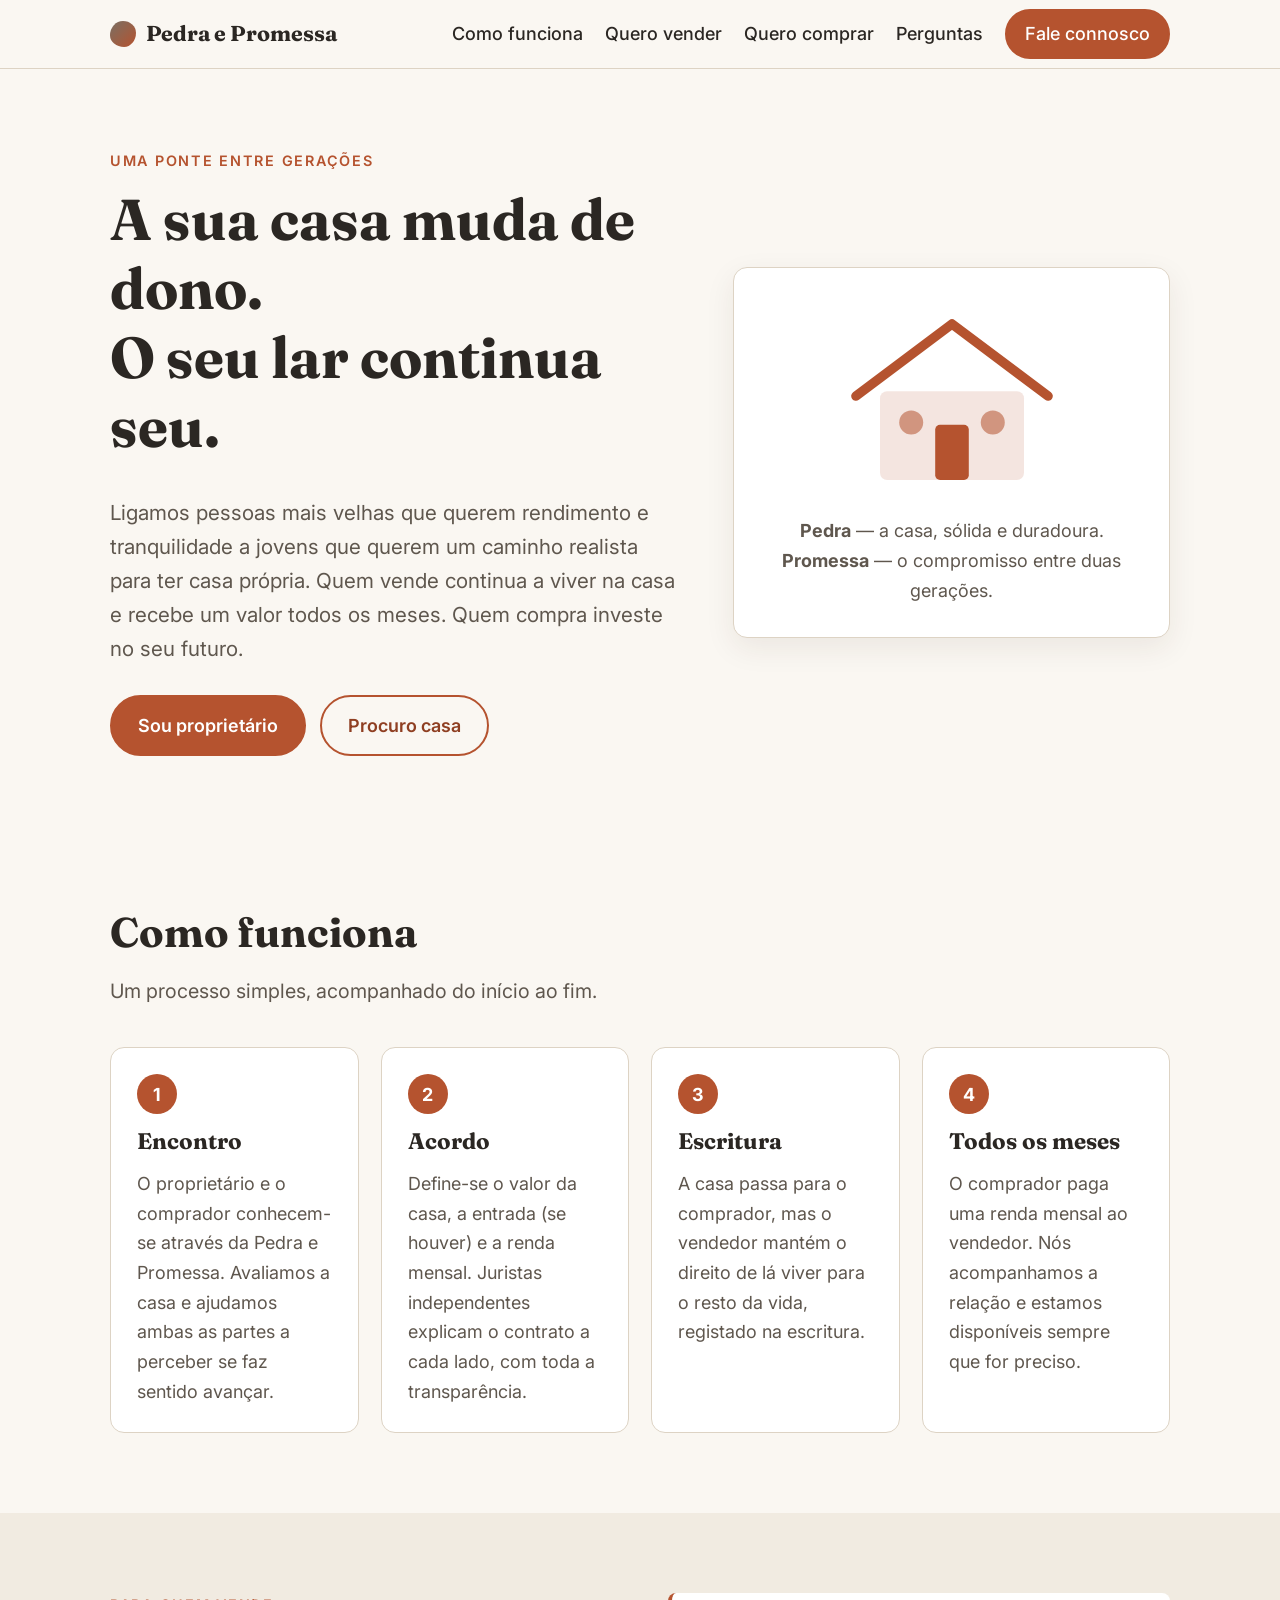
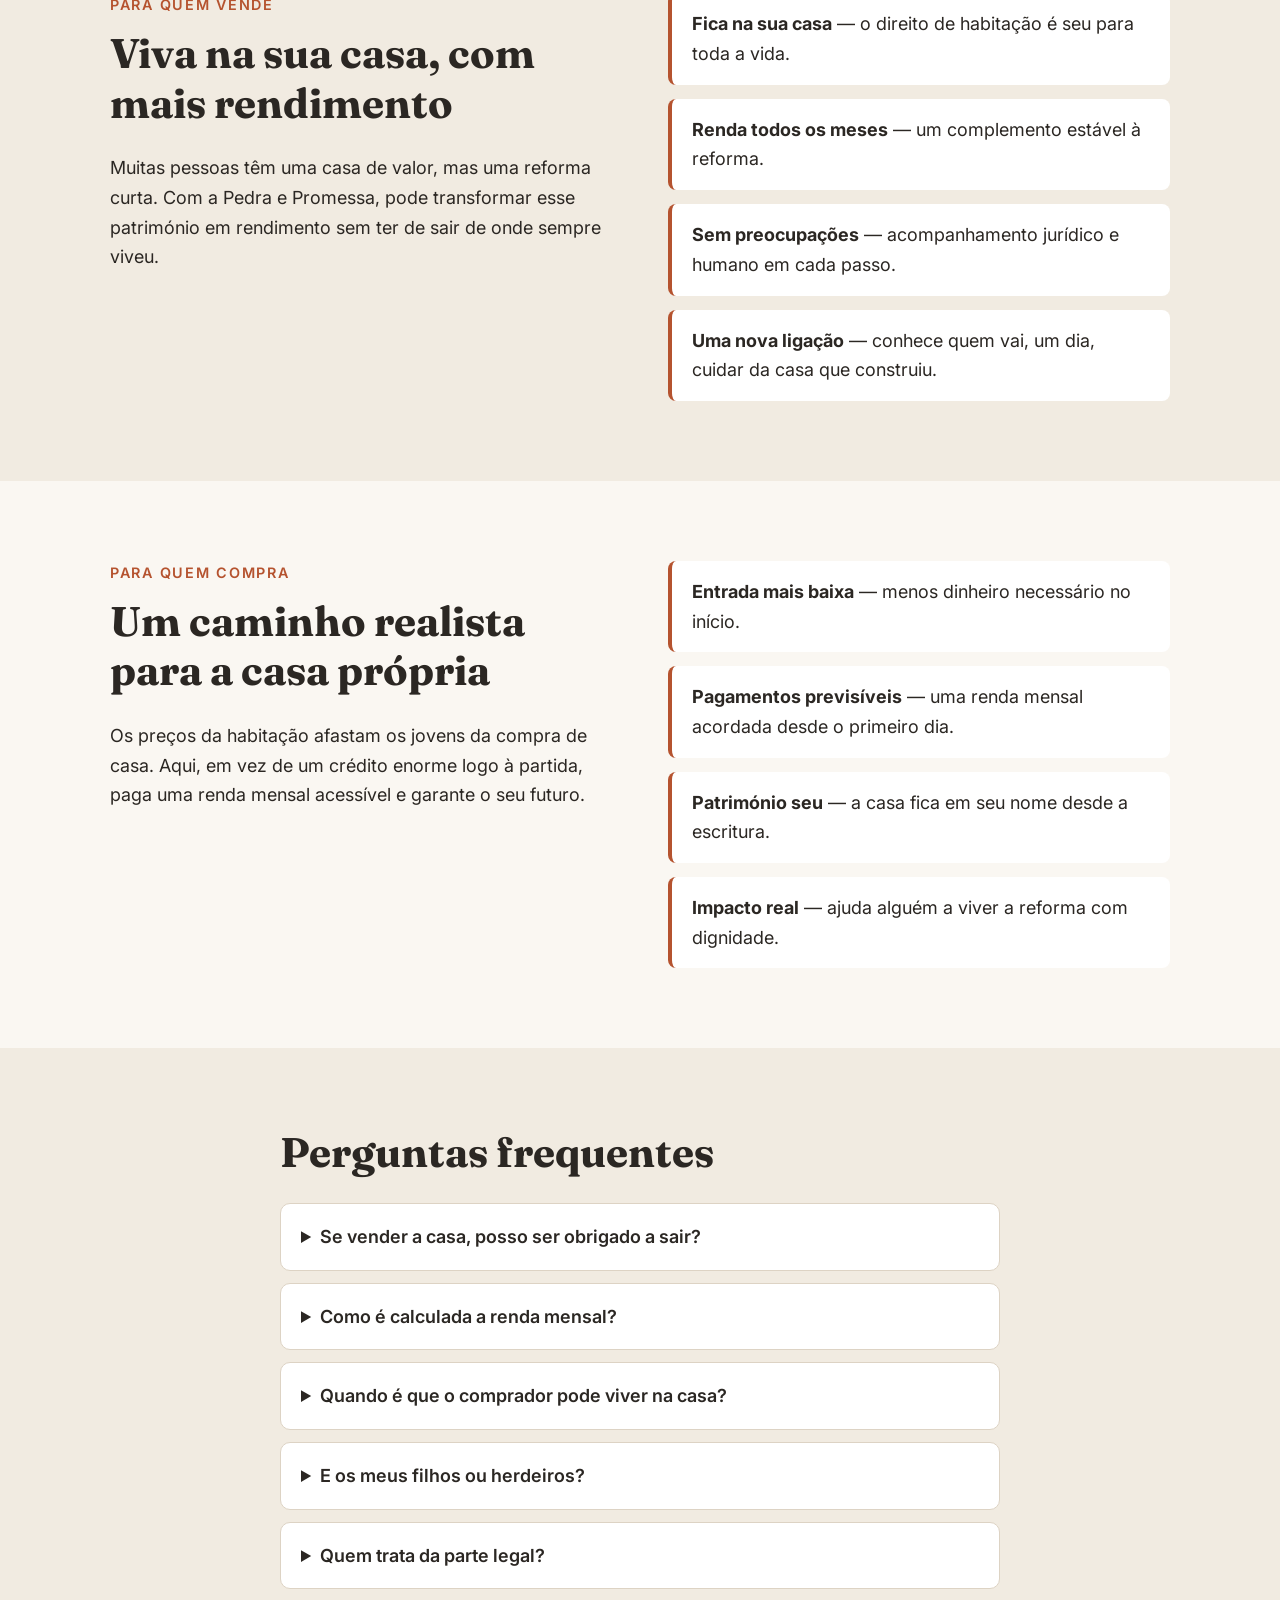
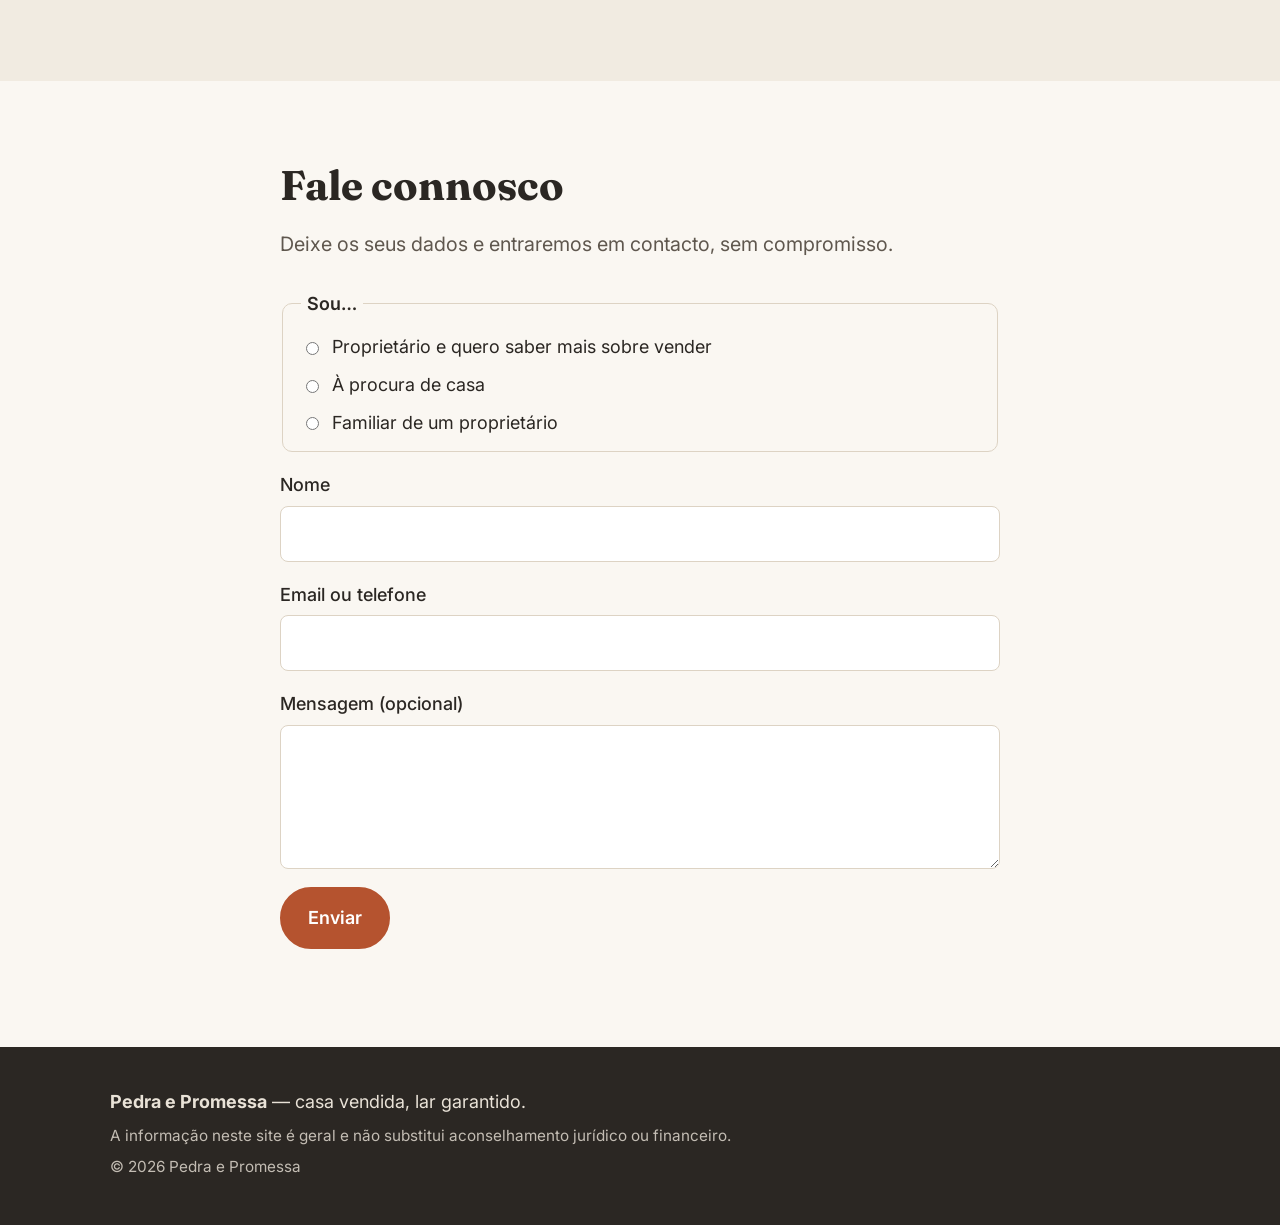
==== index.html @ d90ffbcb "Add first version of the Pedra e Promessa website Single-page static site (pt-PT): hero, how it work" ====
<!doctype html>
<html lang="pt-PT">
<head>
  <meta charset="utf-8">
  <meta name="viewport" content="width=device-width, initial-scale=1">
  <title>Pedra e Promessa — Casa vendida, lar garantido</title>
  <meta name="description" content="Pedra e Promessa liga gerações: pessoas mais velhas vendem a casa a jovens, mantêm o direito de lá viver e recebem uma renda mensal.">
  <link rel="preconnect" href="https://fonts.googleapis.com">
  <link rel="preconnect" href="https://fonts.gstatic.com" crossorigin>
  <link href="https://fonts.googleapis.com/css2?family=Fraunces:opsz,wght@9..144,500;9..144,700&family=Inter:wght@400;500;600&display=swap" rel="stylesheet">
  <link rel="stylesheet" href="styles.css">
</head>
<body>
  <a class="skip-link" href="#conteudo">Saltar para o conteúdo</a>

  <header class="site-header">
    <div class="container header-inner">
      <a href="#" class="logo" aria-label="Pedra e Promessa — início">
        <span class="logo-mark" aria-hidden="true"></span>
        Pedra e Promessa
      </a>
      <button class="nav-toggle" aria-expanded="false" aria-controls="nav">Menu</button>
      <nav id="nav" class="site-nav">
        <a href="#como-funciona">Como funciona</a>
        <a href="#vender">Quero vender</a>
        <a href="#comprar">Quero comprar</a>
        <a href="#perguntas">Perguntas</a>
        <a href="#contacto" class="btn btn-small">Fale connosco</a>
      </nav>
    </div>
  </header>

  <main id="conteudo">
    <section class="hero">
      <div class="container hero-inner">
        <div>
          <p class="eyebrow">Uma ponte entre gerações</p>
          <h1>A sua casa muda de dono.<br>O seu lar continua seu.</h1>
          <p class="lead">
            Ligamos pessoas mais velhas que querem rendimento e tranquilidade a jovens
            que querem um caminho realista para ter casa própria. Quem vende continua a
            viver na casa e recebe um valor todos os meses. Quem compra investe no seu futuro.
          </p>
          <div class="hero-actions">
            <a href="#vender" class="btn">Sou proprietário</a>
            <a href="#comprar" class="btn btn-outline">Procuro casa</a>
          </div>
        </div>
        <figure class="hero-card" aria-hidden="true">
          <div class="hero-house">
            <svg viewBox="0 0 200 160" role="img">
              <path d="M20 80 L100 20 L180 80" fill="none" stroke="currentColor" stroke-width="8" stroke-linejoin="round" stroke-linecap="round"/>
              <rect x="40" y="76" width="120" height="74" rx="6" fill="currentColor" opacity=".15"/>
              <rect x="86" y="104" width="28" height="46" rx="4" fill="currentColor"/>
              <circle cx="66" cy="102" r="10" fill="currentColor" opacity=".55"/>
              <circle cx="134" cy="102" r="10" fill="currentColor" opacity=".55"/>
            </svg>
          </div>
          <p><strong>Pedra</strong> — a casa, sólida e duradoura.<br><strong>Promessa</strong> — o compromisso entre duas gerações.</p>
        </figure>
      </div>
    </section>

    <section id="como-funciona" class="section">
      <div class="container">
        <h2>Como funciona</h2>
        <p class="section-lead">Um processo simples, acompanhado do início ao fim.</p>
        <ol class="steps">
          <li>
            <span class="step-num">1</span>
            <h3>Encontro</h3>
            <p>O proprietário e o comprador conhecem-se através da Pedra e Promessa. Avaliamos a casa e ajudamos ambas as partes a perceber se faz sentido avançar.</p>
          </li>
          <li>
            <span class="step-num">2</span>
            <h3>Acordo</h3>
            <p>Define-se o valor da casa, a entrada (se houver) e a renda mensal. Juristas independentes explicam o contrato a cada lado, com toda a transparência.</p>
          </li>
          <li>
            <span class="step-num">3</span>
            <h3>Escritura</h3>
            <p>A casa passa para o comprador, mas o vendedor mantém o direito de lá viver para o resto da vida, registado na escritura.</p>
          </li>
          <li>
            <span class="step-num">4</span>
            <h3>Todos os meses</h3>
            <p>O comprador paga uma renda mensal ao vendedor. Nós acompanhamos a relação e estamos disponíveis sempre que for preciso.</p>
          </li>
        </ol>
      </div>
    </section>

    <section id="vender" class="section section-alt">
      <div class="container split">
        <div>
          <p class="eyebrow">Para quem vende</p>
          <h2>Viva na sua casa, com mais rendimento</h2>
          <p>Muitas pessoas têm uma casa de valor, mas uma reforma curta. Com a Pedra e Promessa, pode transformar esse património em rendimento sem ter de sair de onde sempre viveu.</p>
        </div>
        <ul class="benefits">
          <li><strong>Fica na sua casa</strong> — o direito de habitação é seu para toda a vida.</li>
          <li><strong>Renda todos os meses</strong> — um complemento estável à reforma.</li>
          <li><strong>Sem preocupações</strong> — acompanhamento jurídico e humano em cada passo.</li>
          <li><strong>Uma nova ligação</strong> — conhece quem vai, um dia, cuidar da casa que construiu.</li>
        </ul>
      </div>
    </section>

    <section id="comprar" class="section">
      <div class="container split">
        <div>
          <p class="eyebrow">Para quem compra</p>
          <h2>Um caminho realista para a casa própria</h2>
          <p>Os preços da habitação afastam os jovens da compra de casa. Aqui, em vez de um crédito enorme logo à partida, paga uma renda mensal acessível e garante o seu futuro.</p>
        </div>
        <ul class="benefits">
          <li><strong>Entrada mais baixa</strong> — menos dinheiro necessário no início.</li>
          <li><strong>Pagamentos previsíveis</strong> — uma renda mensal acordada desde o primeiro dia.</li>
          <li><strong>Património seu</strong> — a casa fica em seu nome desde a escritura.</li>
          <li><strong>Impacto real</strong> — ajuda alguém a viver a reforma com dignidade.</li>
        </ul>
      </div>
    </section>

    <section id="perguntas" class="section section-alt">
      <div class="container narrow">
        <h2>Perguntas frequentes</h2>
        <details>
          <summary>Se vender a casa, posso ser obrigado a sair?</summary>
          <p>Não. O direito de continuar a viver na casa fica registado na escritura e acompanha o imóvel, mesmo que este volte a ser vendido.</p>
        </details>
        <details>
          <summary>Como é calculada a renda mensal?</summary>
          <p>Depende do valor da casa, da idade do vendedor e da entrada paga. Fazemos uma proposta com base numa avaliação independente, e ambas as partes podem negociar.</p>
        </details>
        <details>
          <summary>Quando é que o comprador pode viver na casa?</summary>
          <p>Quando o vendedor deixar de lá viver — por escolha própria ou após o seu falecimento. Até lá, a casa continua a ser o lar do vendedor.</p>
        </details>
        <details>
          <summary>E os meus filhos ou herdeiros?</summary>
          <p>Recomendamos que a família participe na conversa desde o início. A decisão é sempre do proprietário, mas a transparência evita conflitos futuros.</p>
        </details>
        <details>
          <summary>Quem trata da parte legal?</summary>
          <p>Trabalhamos com advogados e notários independentes. Cada parte recebe aconselhamento próprio antes de assinar.</p>
        </details>
      </div>
    </section>

    <section id="contacto" class="section">
      <div class="container narrow">
        <h2>Fale connosco</h2>
        <p class="section-lead">Deixe os seus dados e entraremos em contacto, sem compromisso.</p>
        <form class="contact-form" id="contact-form" novalidate>
          <fieldset class="role">
            <legend>Sou…</legend>
            <label><input type="radio" name="perfil" value="vender" required> Proprietário e quero saber mais sobre vender</label>
            <label><input type="radio" name="perfil" value="comprar"> À procura de casa</label>
            <label><input type="radio" name="perfil" value="familiar"> Familiar de um proprietário</label>
          </fieldset>
          <label>Nome
            <input type="text" name="nome" autocomplete="name" required>
          </label>
          <label>Email ou telefone
            <input type="text" name="contacto" autocomplete="email" required>
          </label>
          <label>Mensagem (opcional)
            <textarea name="mensagem" rows="4"></textarea>
          </label>
          <button type="submit" class="btn">Enviar</button>
          <p class="form-status" role="status" aria-live="polite"></p>
        </form>
      </div>
    </section>
  </main>

  <footer class="site-footer">
    <div class="container">
      <p><strong>Pedra e Promessa</strong> — casa vendida, lar garantido.</p>
      <p class="small">A informação neste site é geral e não substitui aconselhamento jurídico ou financeiro.</p>
      <p class="small">© <span id="year"></span> Pedra e Promessa</p>
    </div>
  </footer>

  <script src="script.js"></script>
</body>
</html>
---- styles.css ----
:root {
  --bg: #faf7f2;
  --bg-alt: #f1ebe1;
  --surface: #ffffff;
  --text: #2b2723;
  --muted: #5f574e;
  --stone: #7a6f63;
  --accent: #b5532f;       /* terracotta */
  --accent-dark: #8f3f22;
  --border: #ddd3c4;
  --radius: 14px;
  --max: 1100px;
  font-size: 18px;         /* larger base for readability */
}

*, *::before, *::after { box-sizing: border-box; }

body {
  margin: 0;
  font-family: "Inter", system-ui, sans-serif;
  line-height: 1.65;
  color: var(--text);
  background: var(--bg);
}

h1, h2, h3 {
  font-family: "Fraunces", Georgia, serif;
  line-height: 1.2;
  margin: 0 0 .6em;
}
h1 { font-size: clamp(2rem, 5vw, 3.2rem); }
h2 { font-size: clamp(1.6rem, 3.5vw, 2.3rem); }
h3 { font-size: 1.25rem; }

a { color: var(--accent-dark); }

.container { width: 100%; max-width: var(--max); margin: 0 auto; padding: 0 20px; }
.narrow { max-width: 760px; }

.skip-link {
  position: absolute; left: -9999px; top: 0;
  background: var(--accent); color: #fff; padding: 8px 14px; z-index: 100;
}
.skip-link:focus { left: 8px; top: 8px; }

/* Header */
.site-header {
  position: sticky; top: 0; z-index: 10;
  background: color-mix(in srgb, var(--bg) 92%, transparent);
  backdrop-filter: blur(6px);
  border-bottom: 1px solid var(--border);
}
.header-inner { display: flex; align-items: center; justify-content: space-between; min-height: 68px; gap: 16px; }
.logo {
  display: flex; align-items: center; gap: 10px;
  font-family: "Fraunces", Georgia, serif; font-weight: 700; font-size: 1.2rem;
  color: var(--text); text-decoration: none;
}
.logo-mark {
  width: 26px; height: 26px; border-radius: 50% 50% 46% 54% / 55% 45% 55% 45%;
  background: linear-gradient(135deg, var(--stone), var(--accent));
}
.site-nav { display: flex; align-items: center; gap: 22px; }
.site-nav a { text-decoration: none; color: var(--text); font-weight: 500; }
.site-nav a:hover { color: var(--accent); }
.nav-toggle { display: none; }

/* Buttons */
.btn {
  display: inline-block;
  background: var(--accent); color: #fff !important;
  padding: 14px 26px; border-radius: 999px; border: 2px solid var(--accent);
  font: inherit; font-weight: 600; text-decoration: none; cursor: pointer;
  transition: background .15s, border-color .15s;
}
.btn:hover { background: var(--accent-dark); border-color: var(--accent-dark); }
.btn-outline { background: transparent; color: var(--accent-dark) !important; }
.btn-outline:hover { background: var(--accent); color: #fff !important; }
.btn-small { padding: 8px 18px; }

:focus-visible { outline: 3px solid var(--accent); outline-offset: 3px; }

/* Hero */
.hero { padding: 80px 0 72px; }
.hero-inner { display: grid; grid-template-columns: 1.3fr 1fr; gap: 56px; align-items: center; }
.eyebrow {
  text-transform: uppercase; letter-spacing: .12em; font-size: .8rem;
  font-weight: 600; color: var(--accent); margin: 0 0 12px;
}
.lead { font-size: 1.15rem; color: var(--muted); max-width: 38em; }
.hero-actions { display: flex; flex-wrap: wrap; gap: 14px; margin-top: 28px; }
.hero-card {
  margin: 0; background: var(--surface); border: 1px solid var(--border);
  border-radius: var(--radius); padding: 32px; box-shadow: 0 10px 30px rgba(60, 40, 20, .08);
}
.hero-house { color: var(--accent); max-width: 240px; margin: 0 auto 16px; }
.hero-card p { margin: 0; color: var(--muted); text-align: center; }

/* Sections */
.section { padding: 80px 0; }
.section-alt { background: var(--bg-alt); }
.section-lead { color: var(--muted); font-size: 1.1rem; margin-top: -8px; }

.steps {
  list-style: none; padding: 0; margin: 40px 0 0;
  display: grid; grid-template-columns: repeat(4, 1fr); gap: 22px;
}
.steps li {
  background: var(--surface); border: 1px solid var(--border);
  border-radius: var(--radius); padding: 26px;
}
.steps p { margin: 0; color: var(--muted); }
.step-num {
  display: inline-grid; place-items: center; width: 40px; height: 40px;
  border-radius: 50%; background: var(--accent); color: #fff; font-weight: 700;
  margin-bottom: 14px;
}

.split { display: grid; grid-template-columns: 1fr 1fr; gap: 56px; align-items: start; }
.benefits { list-style: none; padding: 0; margin: 0; display: grid; gap: 14px; }
.benefits li {
  background: var(--surface); border-left: 4px solid var(--accent);
  border-radius: 8px; padding: 16px 20px;
}

/* FAQ */
details {
  background: var(--surface); border: 1px solid var(--border);
  border-radius: 10px; padding: 4px 20px; margin-bottom: 12px;
}
summary { cursor: pointer; font-weight: 600; padding: 14px 0; }
details p { margin: 0 0 16px; color: var(--muted); }

/* Form */
.contact-form { display: grid; gap: 18px; margin-top: 28px; }
.contact-form label { display: grid; gap: 6px; font-weight: 500; }
.contact-form input[type="text"], .contact-form textarea {
  font: inherit; padding: 12px 14px; border: 1px solid var(--border);
  border-radius: 8px; background: var(--surface); color: var(--text);
}
.role { border: 1px solid var(--border); border-radius: 10px; padding: 14px 18px; display: grid; gap: 8px; }
.role legend { font-weight: 600; padding: 0 6px; }
.role label { display: flex; gap: 10px; align-items: center; font-weight: 400; }
.contact-form .btn { justify-self: start; }
.form-status { margin: 0; font-weight: 500; }
.form-status.error { color: #a32020; }
.form-status.ok { color: #2f6b3a; }

/* Footer */
.site-footer { background: #2b2723; color: #e9e2d7; padding: 40px 0; }
.site-footer p { margin: 0 0 6px; }
.small { font-size: .85rem; opacity: .8; }

/* Responsive */
@media (max-width: 900px) {
  .steps { grid-template-columns: 1fr 1fr; }
  .hero-inner, .split { grid-template-columns: 1fr; gap: 32px; }
}
@media (max-width: 720px) {
  .nav-toggle {
    display: block; font: inherit; font-weight: 600; background: none;
    border: 2px solid var(--border); border-radius: 8px; padding: 6px 14px; cursor: pointer; color: var(--text);
  }
  .site-nav {
    display: none; position: absolute; top: 68px; left: 0; right: 0;
    flex-direction: column; align-items: stretch; gap: 0;
    background: var(--bg); border-bottom: 1px solid var(--border); padding: 8px 20px 16px;
  }
  .site-nav.open { display: flex; }
  .site-nav a { padding: 12px 0; }
  .site-nav .btn { text-align: center; margin-top: 8px; }
  .steps { grid-template-columns: 1fr; }
  .hero, .section { padding: 56px 0; }
}
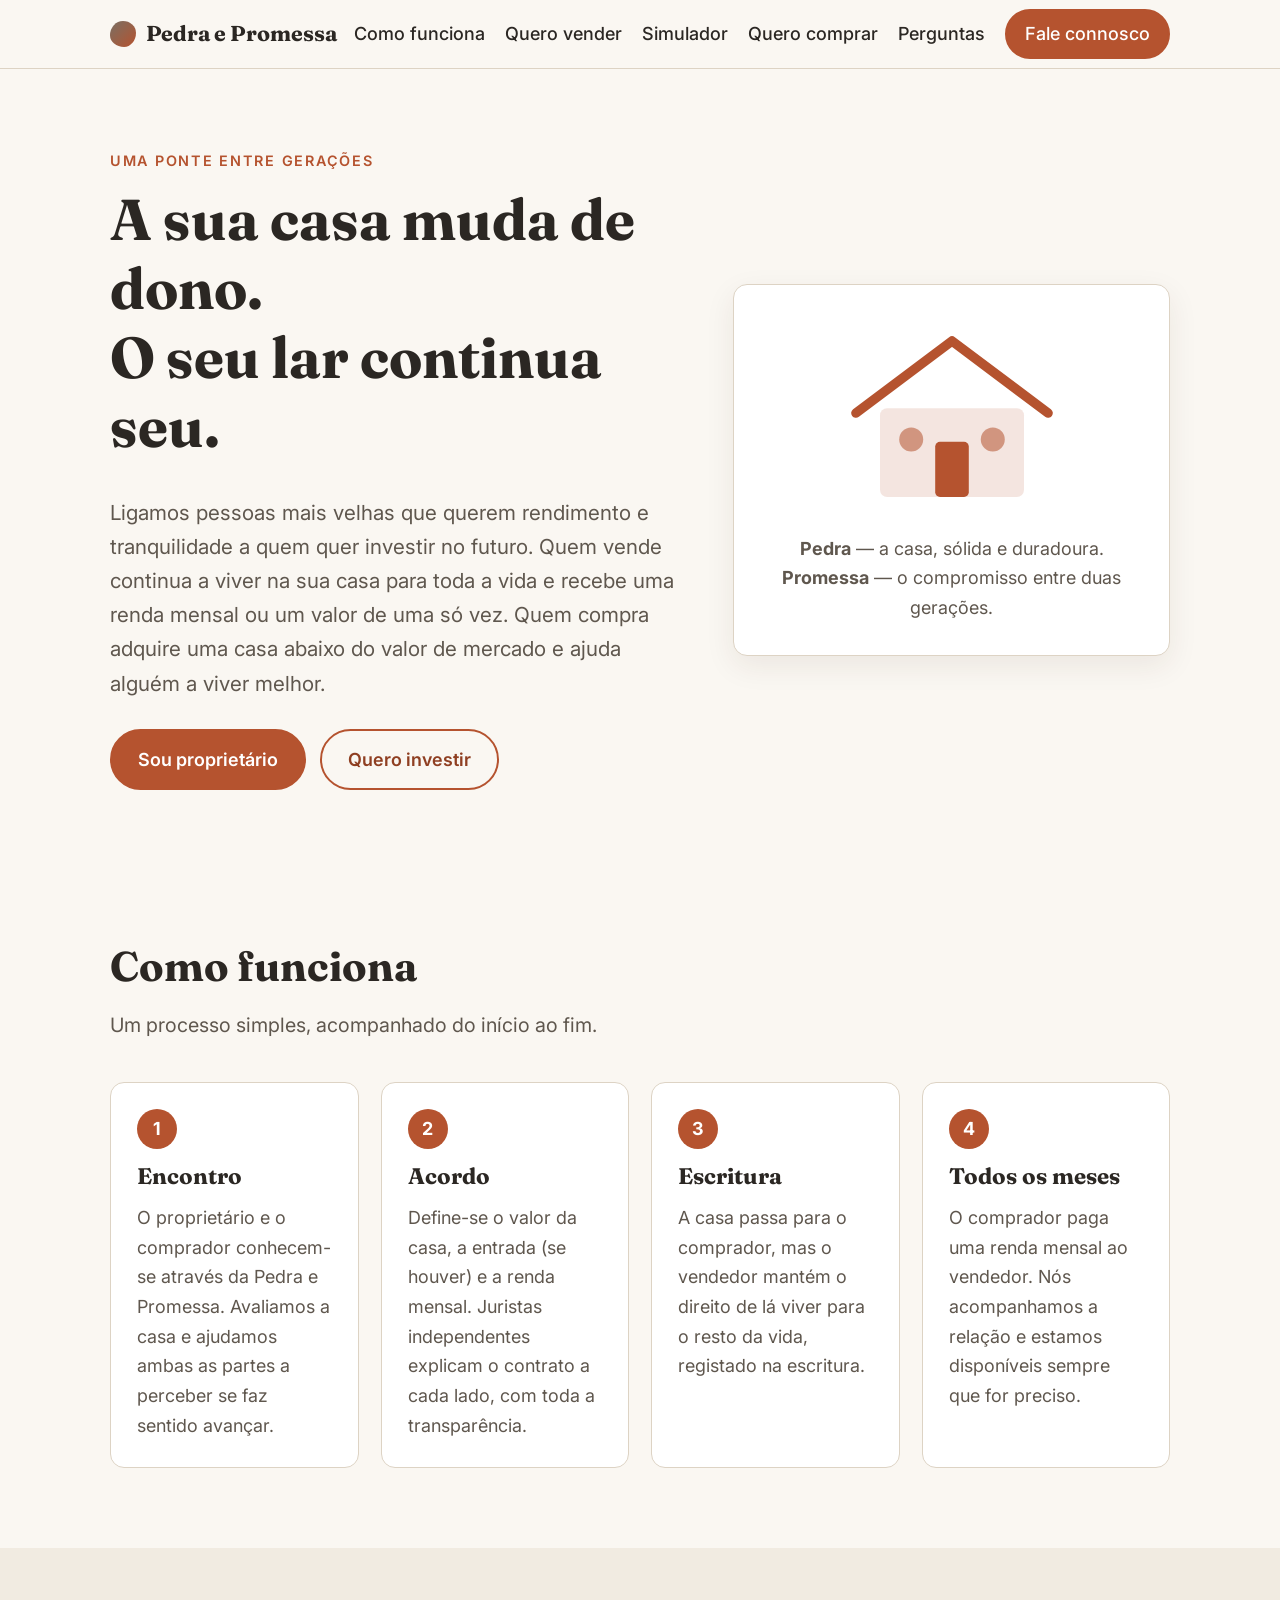
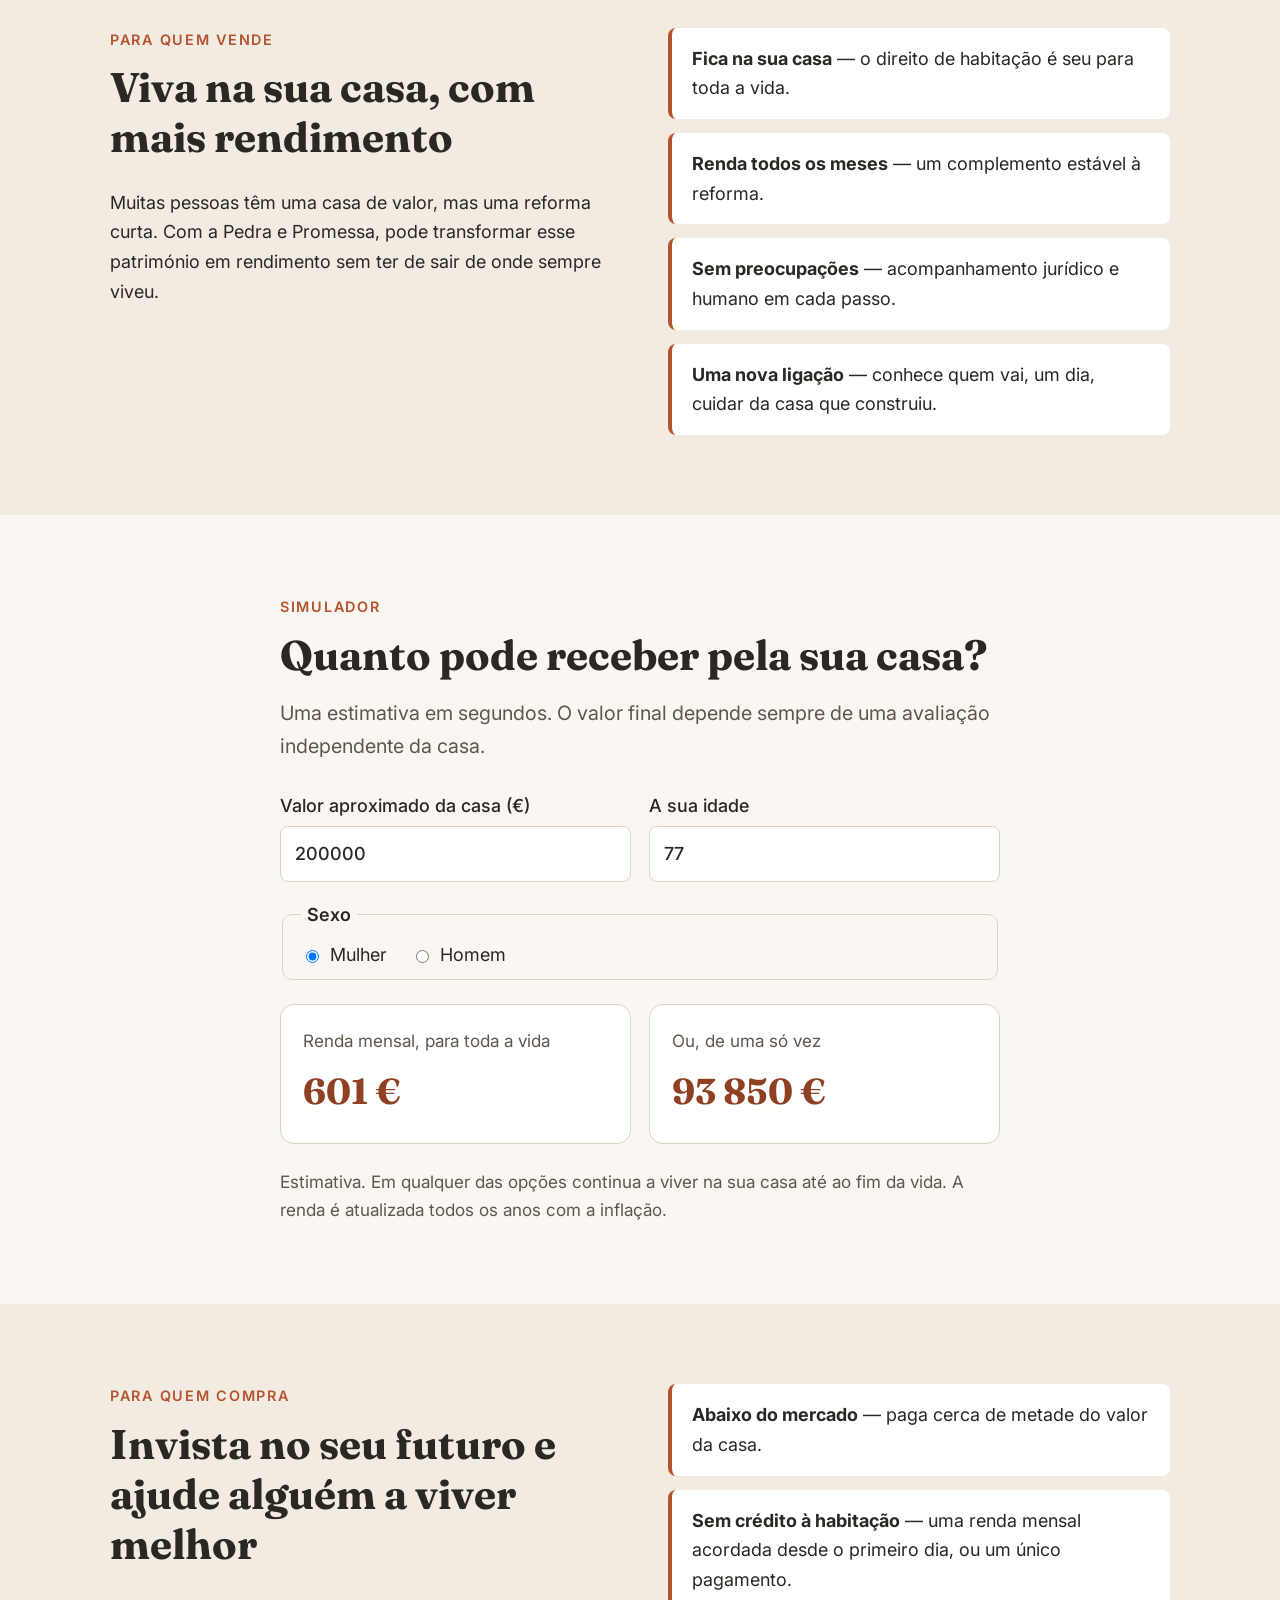
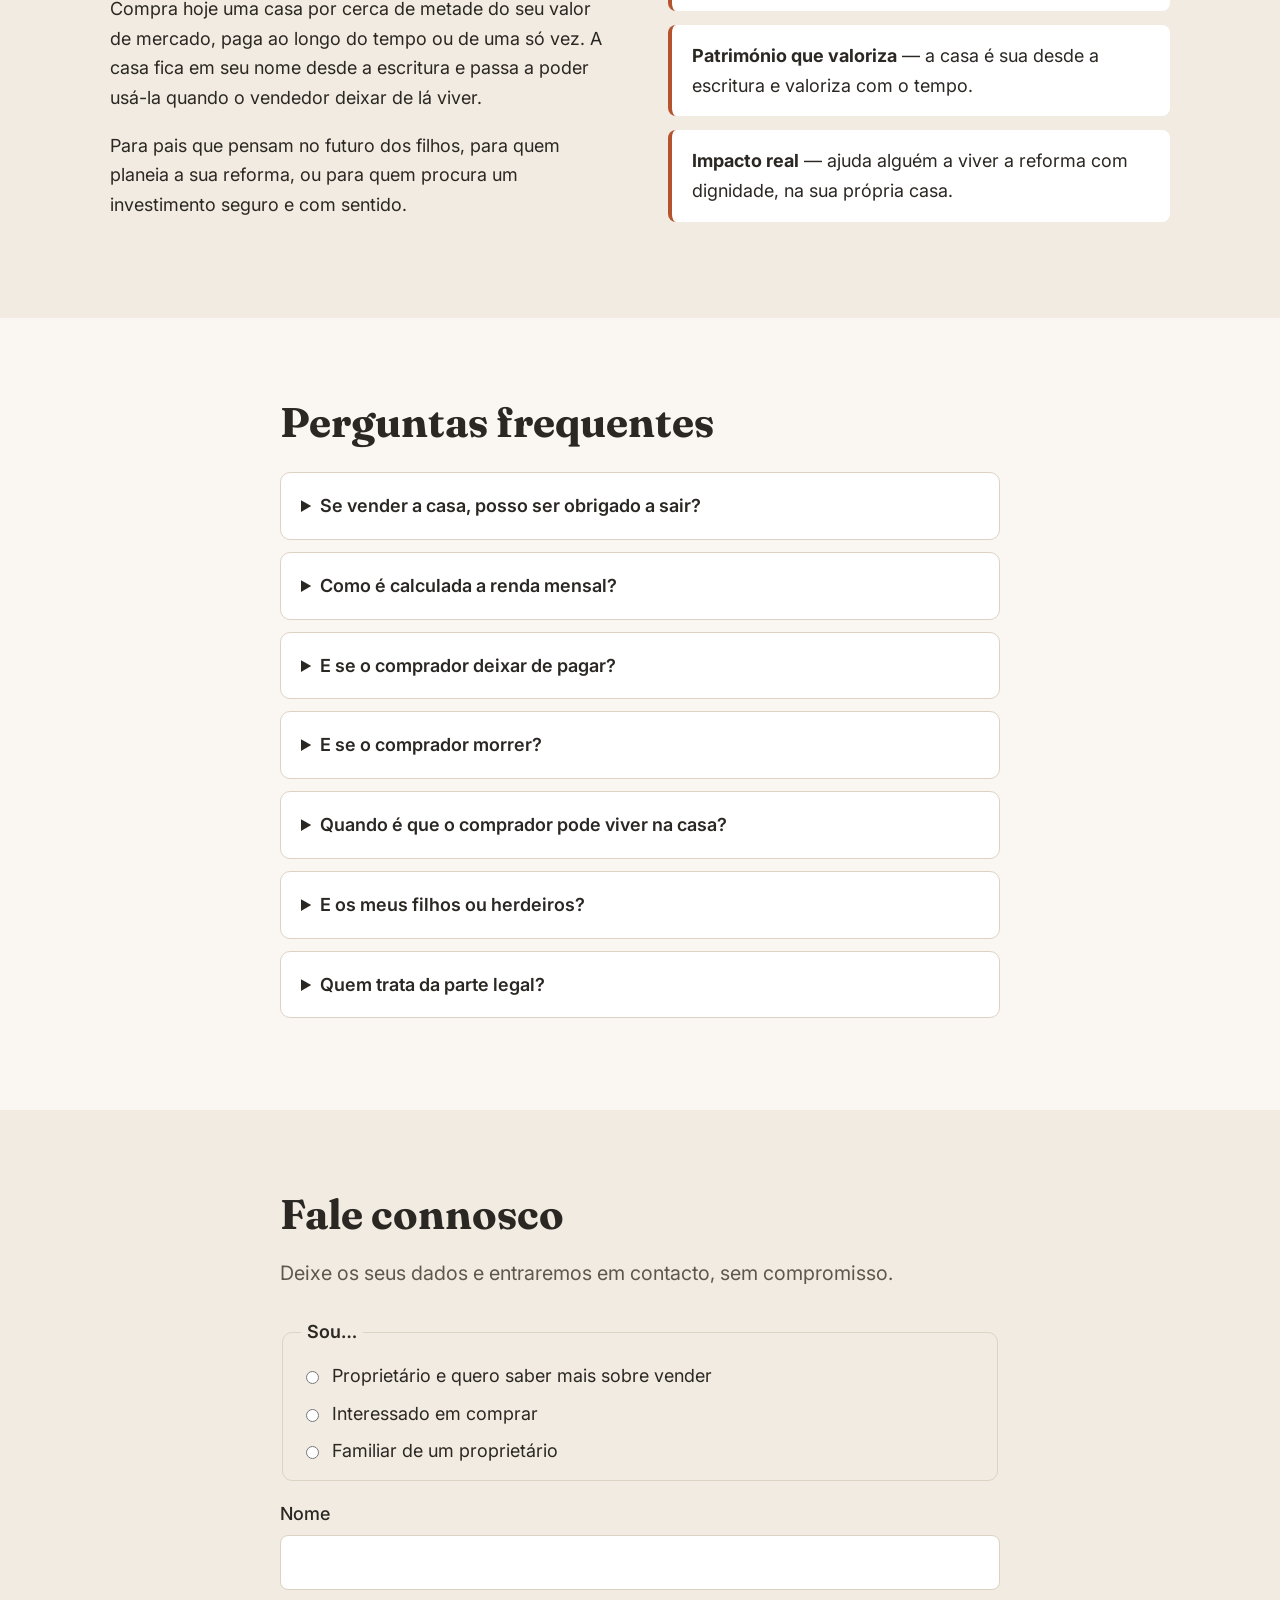
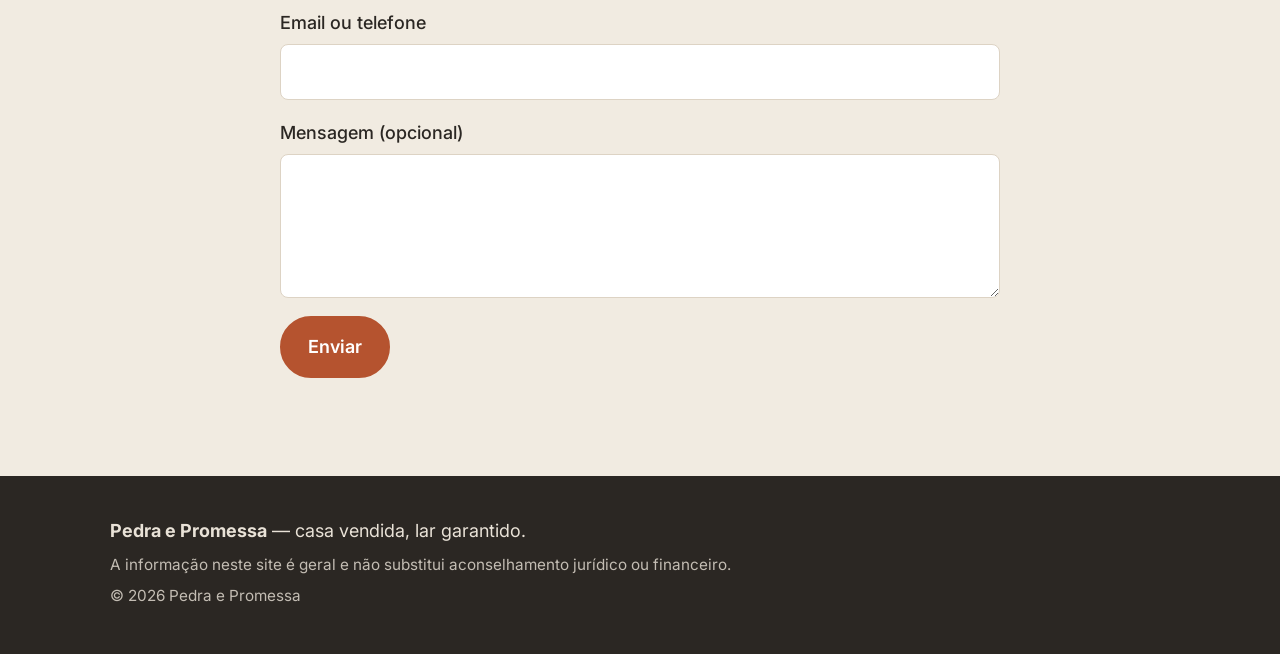
==== commit 33626661: "Update site: investor-focused buyer message, seller simulator, new FAQ - Buyer section now speaks to" ====
--- a/index.html
+++ b/index.html
@@ -23,6 +23,7 @@
       <nav id="nav" class="site-nav">
         <a href="#como-funciona">Como funciona</a>
         <a href="#vender">Quero vender</a>
+        <a href="#simulador">Simulador</a>
         <a href="#comprar">Quero comprar</a>
         <a href="#perguntas">Perguntas</a>
         <a href="#contacto" class="btn btn-small">Fale connosco</a>
@@ -37,13 +38,14 @@
           <p class="eyebrow">Uma ponte entre gerações</p>
           <h1>A sua casa muda de dono.<br>O seu lar continua seu.</h1>
           <p class="lead">
-            Ligamos pessoas mais velhas que querem rendimento e tranquilidade a jovens
-            que querem um caminho realista para ter casa própria. Quem vende continua a
-            viver na casa e recebe um valor todos os meses. Quem compra investe no seu futuro.
+            Ligamos pessoas mais velhas que querem rendimento e tranquilidade a quem quer
+            investir no futuro. Quem vende continua a viver na sua casa para toda a vida e
+            recebe uma renda mensal ou um valor de uma só vez. Quem compra adquire uma casa
+            abaixo do valor de mercado e ajuda alguém a viver melhor.
           </p>
           <div class="hero-actions">
             <a href="#vender" class="btn">Sou proprietário</a>
-            <a href="#comprar" class="btn btn-outline">Procuro casa</a>
+            <a href="#comprar" class="btn btn-outline">Quero investir</a>
           </div>
         </div>
         <figure class="hero-card" aria-hidden="true">
@@ -106,23 +108,58 @@
       </div>
     </section>
 
-    <section id="comprar" class="section">
+    <section id="simulador" class="section">
+      <div class="container narrow">
+        <p class="eyebrow">Simulador</p>
+        <h2>Quanto pode receber pela sua casa?</h2>
+        <p class="section-lead">Uma estimativa em segundos. O valor final depende sempre de uma avaliação independente da casa.</p>
+        <form class="sim" id="sim" novalidate>
+          <div class="sim-fields">
+            <label>Valor aproximado da casa (€)
+              <input type="number" id="sim-valor" name="valor" min="20000" max="5000000" step="5000" value="200000" inputmode="numeric">
+            </label>
+            <label>A sua idade
+              <input type="number" id="sim-idade" name="idade" min="65" max="100" value="77" inputmode="numeric">
+            </label>
+            <fieldset class="sim-sexo">
+              <legend>Sexo</legend>
+              <label><input type="radio" name="sexo" value="F" checked> Mulher</label>
+              <label><input type="radio" name="sexo" value="M"> Homem</label>
+            </fieldset>
+          </div>
+          <div class="sim-result" aria-live="polite">
+            <div class="sim-card">
+              <span class="sim-label">Renda mensal, para toda a vida</span>
+              <strong class="sim-value" id="sim-mensal">—</strong>
+            </div>
+            <div class="sim-card">
+              <span class="sim-label">Ou, de uma só vez</span>
+              <strong class="sim-value" id="sim-imediato">—</strong>
+            </div>
+          </div>
+          <p class="sim-note" id="sim-note">Em qualquer das opções continua a viver na sua casa até ao fim da vida.</p>
+        </form>
+      </div>
+    </section>
+
+    <section id="comprar" class="section section-alt">
       <div class="container split">
         <div>
           <p class="eyebrow">Para quem compra</p>
-          <h2>Um caminho realista para a casa própria</h2>
-          <p>Os preços da habitação afastam os jovens da compra de casa. Aqui, em vez de um crédito enorme logo à partida, paga uma renda mensal acessível e garante o seu futuro.</p>
+          <h2>Invista no seu futuro e ajude alguém a viver melhor</h2>
+          <p>Compra hoje uma casa por cerca de metade do seu valor de mercado, paga ao longo do tempo ou de uma só vez. A casa fica em seu nome desde a escritura e passa a poder usá-la quando o vendedor deixar de lá viver.</p>
+          <p>Para pais que pensam no futuro dos filhos, para quem planeia a sua reforma, ou para quem procura um investimento seguro e com sentido.</p>
         </div>
         <ul class="benefits">
-          <li><strong>Entrada mais baixa</strong> — menos dinheiro necessário no início.</li>
-          <li><strong>Pagamentos previsíveis</strong> — uma renda mensal acordada desde o primeiro dia.</li>
-          <li><strong>Património seu</strong> — a casa fica em seu nome desde a escritura.</li>
-          <li><strong>Impacto real</strong> — ajuda alguém a viver a reforma com dignidade.</li>
+          <li><strong>Abaixo do mercado</strong> — paga cerca de metade do valor da casa.</li>
+          <li><strong>Sem crédito à habitação</strong> — uma renda mensal acordada desde o primeiro dia, ou um único pagamento.</li>
+          <li><strong>Património que valoriza</strong> — a casa é sua desde a escritura e valoriza com o tempo.</li>
+          <li><strong>Impacto real</strong> — ajuda alguém a viver a reforma com dignidade, na sua própria casa.</li>
         </ul>
       </div>
     </section>
 
-    <section id="perguntas" class="section section-alt">
+    <section id="perguntas" class="section">
       <div class="container narrow">
         <h2>Perguntas frequentes</h2>
         <details>
@@ -131,7 +168,15 @@
         </details>
         <details>
           <summary>Como é calculada a renda mensal?</summary>
-          <p>Depende do valor da casa, da idade do vendedor e da entrada paga. Fazemos uma proposta com base numa avaliação independente, e ambas as partes podem negociar.</p>
+          <p>Depende do valor da casa e da idade do vendedor. Ao longo da vida esperada do vendedor, o comprador paga cerca de metade do valor da casa. A renda é atualizada todos os anos com a inflação. A proposta parte sempre de uma avaliação independente.</p>
+        </details>
+        <details>
+          <summary>E se o comprador deixar de pagar?</summary>
+          <p>Se faltarem 5 rendas e a dívida não for paga depois de aviso, o vendedor pode recuperar a casa por inteiro. Nesse caso devolve apenas uma pequena parte das rendas do último ano, em prestações.</p>
+        </details>
+        <details>
+          <summary>E se o comprador morrer?</summary>
+          <p>Os herdeiros do comprador têm 90 dias para decidir se continuam a pagar a renda. Se não continuarem, a casa volta para o vendedor.</p>
         </details>
         <details>
           <summary>Quando é que o comprador pode viver na casa?</summary>
@@ -148,7 +193,7 @@
       </div>
     </section>
 
-    <section id="contacto" class="section">
+    <section id="contacto" class="section section-alt">
       <div class="container narrow">
         <h2>Fale connosco</h2>
         <p class="section-lead">Deixe os seus dados e entraremos em contacto, sem compromisso.</p>
@@ -156,7 +201,7 @@
           <fieldset class="role">
             <legend>Sou…</legend>
             <label><input type="radio" name="perfil" value="vender" required> Proprietário e quero saber mais sobre vender</label>
-            <label><input type="radio" name="perfil" value="comprar"> À procura de casa</label>
+            <label><input type="radio" name="perfil" value="comprar"> Interessado em comprar</label>
             <label><input type="radio" name="perfil" value="familiar"> Familiar de um proprietário</label>
           </fieldset>
           <label>Nome
--- a/styles.css
+++ b/styles.css
@@ -60,8 +60,9 @@
   width: 26px; height: 26px; border-radius: 50% 50% 46% 54% / 55% 45% 55% 45%;
   background: linear-gradient(135deg, var(--stone), var(--accent));
 }
-.site-nav { display: flex; align-items: center; gap: 22px; }
-.site-nav a { text-decoration: none; color: var(--text); font-weight: 500; }
+.site-nav { display: flex; align-items: center; gap: 20px; }
+.site-nav a { text-decoration: none; color: var(--text); font-weight: 500; white-space: nowrap; }
+.logo { white-space: nowrap; }
 .site-nav a:hover { color: var(--accent); }
 .nav-toggle { display: none; }
 
@@ -146,6 +147,36 @@
 .form-status.error { color: #a32020; }
 .form-status.ok { color: #2f6b3a; }
 
+/* Simulator */
+.sim { display: grid; gap: 24px; margin-top: 28px; }
+.sim-fields { display: grid; grid-template-columns: 1fr 1fr; gap: 18px; }
+.sim-fields label { display: grid; gap: 6px; font-weight: 500; }
+.sim-fields input[type="number"] {
+  font: inherit; padding: 12px 14px; border: 1px solid var(--border);
+  border-radius: 8px; background: var(--surface); color: var(--text);
+}
+.sim-sexo {
+  grid-column: 1 / -1; border: 1px solid var(--border); border-radius: 10px;
+  padding: 10px 18px; display: flex; gap: 24px; flex-wrap: wrap;
+}
+.sim-sexo legend { font-weight: 600; padding: 0 6px; }
+.sim-sexo label { display: flex; gap: 8px; align-items: center; font-weight: 400; }
+.sim-result { display: grid; grid-template-columns: 1fr 1fr; gap: 18px; }
+.sim-card {
+  background: var(--surface); border: 1px solid var(--border); border-radius: var(--radius);
+  padding: 22px; display: grid; gap: 6px;
+}
+.sim-label { color: var(--muted); font-size: .95rem; }
+.sim-value {
+  font-family: "Fraunces", Georgia, serif; font-size: 2rem; color: var(--accent-dark);
+  font-variant-numeric: tabular-nums;
+}
+.sim-note { margin: 0; color: var(--muted); font-size: .95rem; }
+
+@media (max-width: 720px) {
+  .sim-fields, .sim-result { grid-template-columns: 1fr; }
+}
+
 /* Footer */
 .site-footer { background: #2b2723; color: #e9e2d7; padding: 40px 0; }
 .site-footer p { margin: 0 0 6px; }
@@ -156,7 +187,7 @@
   .steps { grid-template-columns: 1fr 1fr; }
   .hero-inner, .split { grid-template-columns: 1fr; gap: 32px; }
 }
-@media (max-width: 720px) {
+@media (max-width: 1000px) {
   .nav-toggle {
     display: block; font: inherit; font-weight: 600; background: none;
     border: 2px solid var(--border); border-radius: 8px; padding: 6px 14px; cursor: pointer; color: var(--text);
@@ -169,6 +200,8 @@
   .site-nav.open { display: flex; }
   .site-nav a { padding: 12px 0; }
   .site-nav .btn { text-align: center; margin-top: 8px; }
+}
+@media (max-width: 720px) {
   .steps { grid-template-columns: 1fr; }
   .hero, .section { padding: 56px 0; }
 }
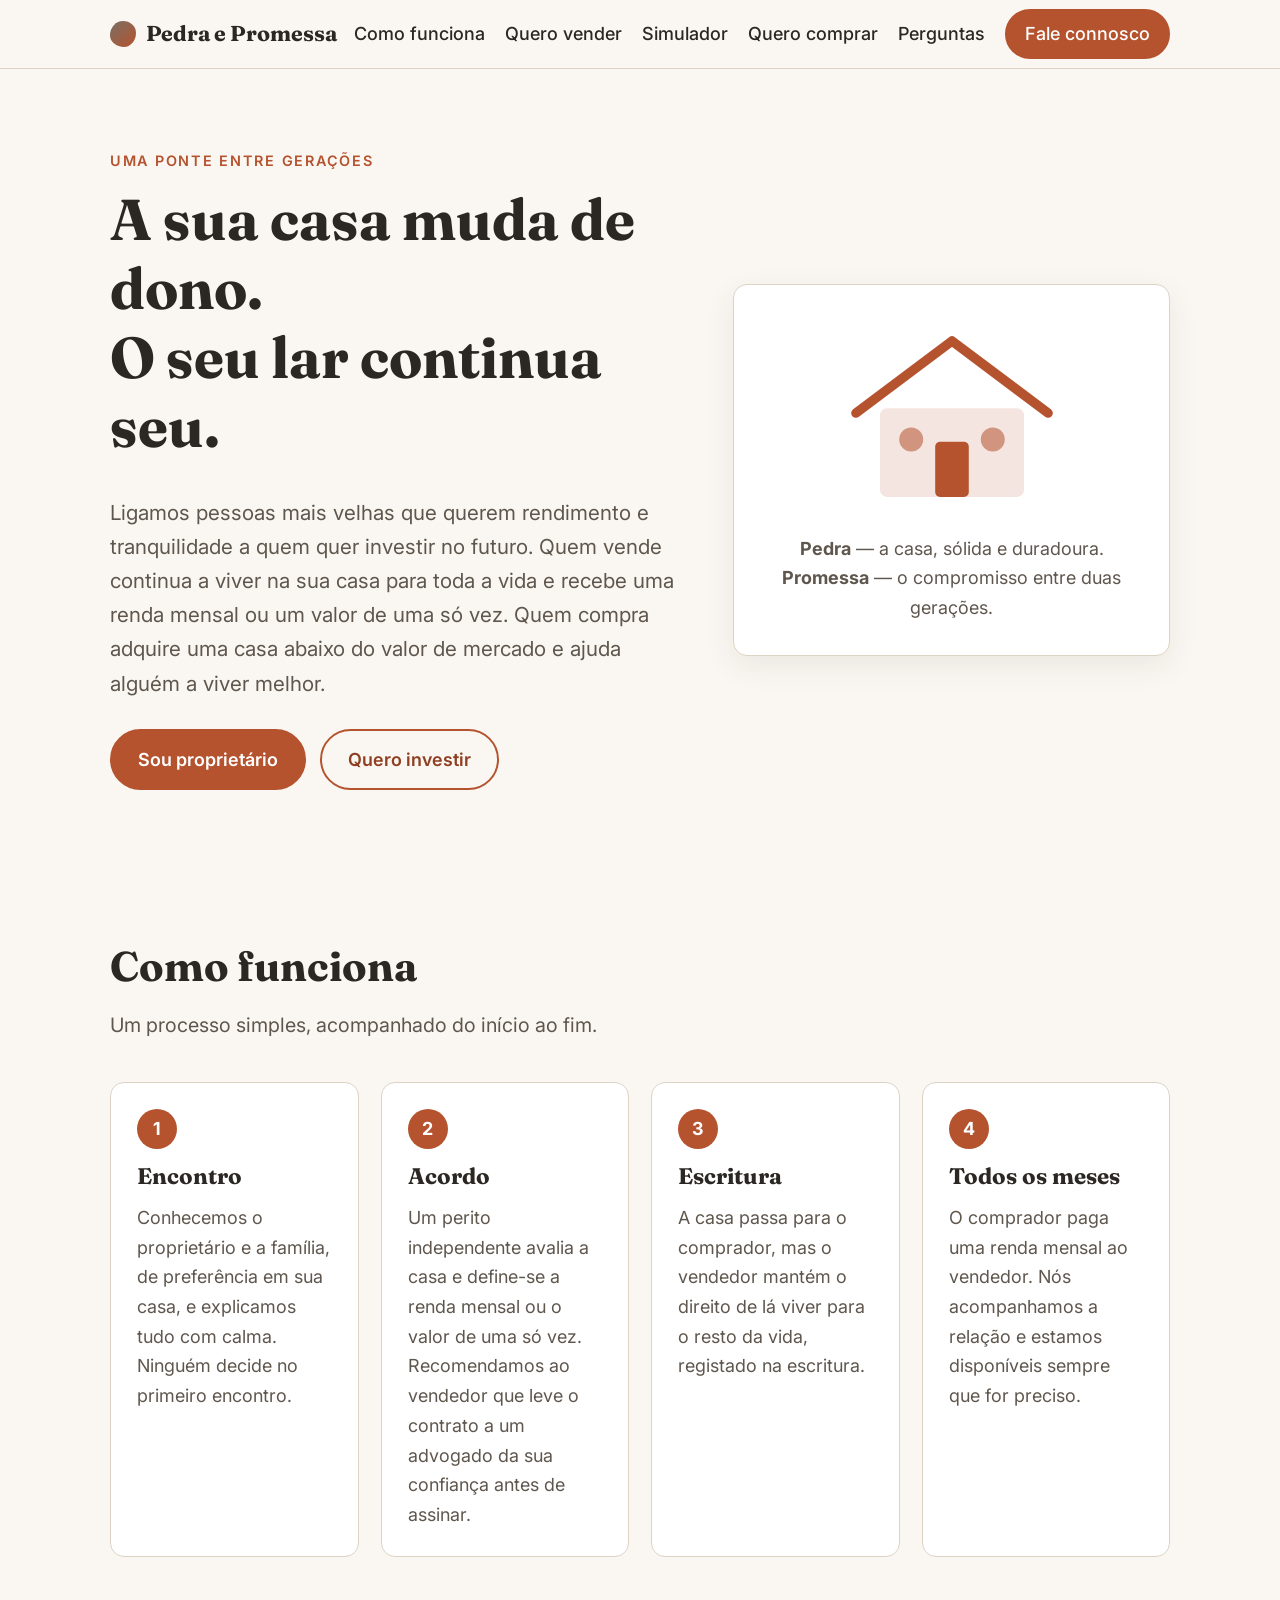
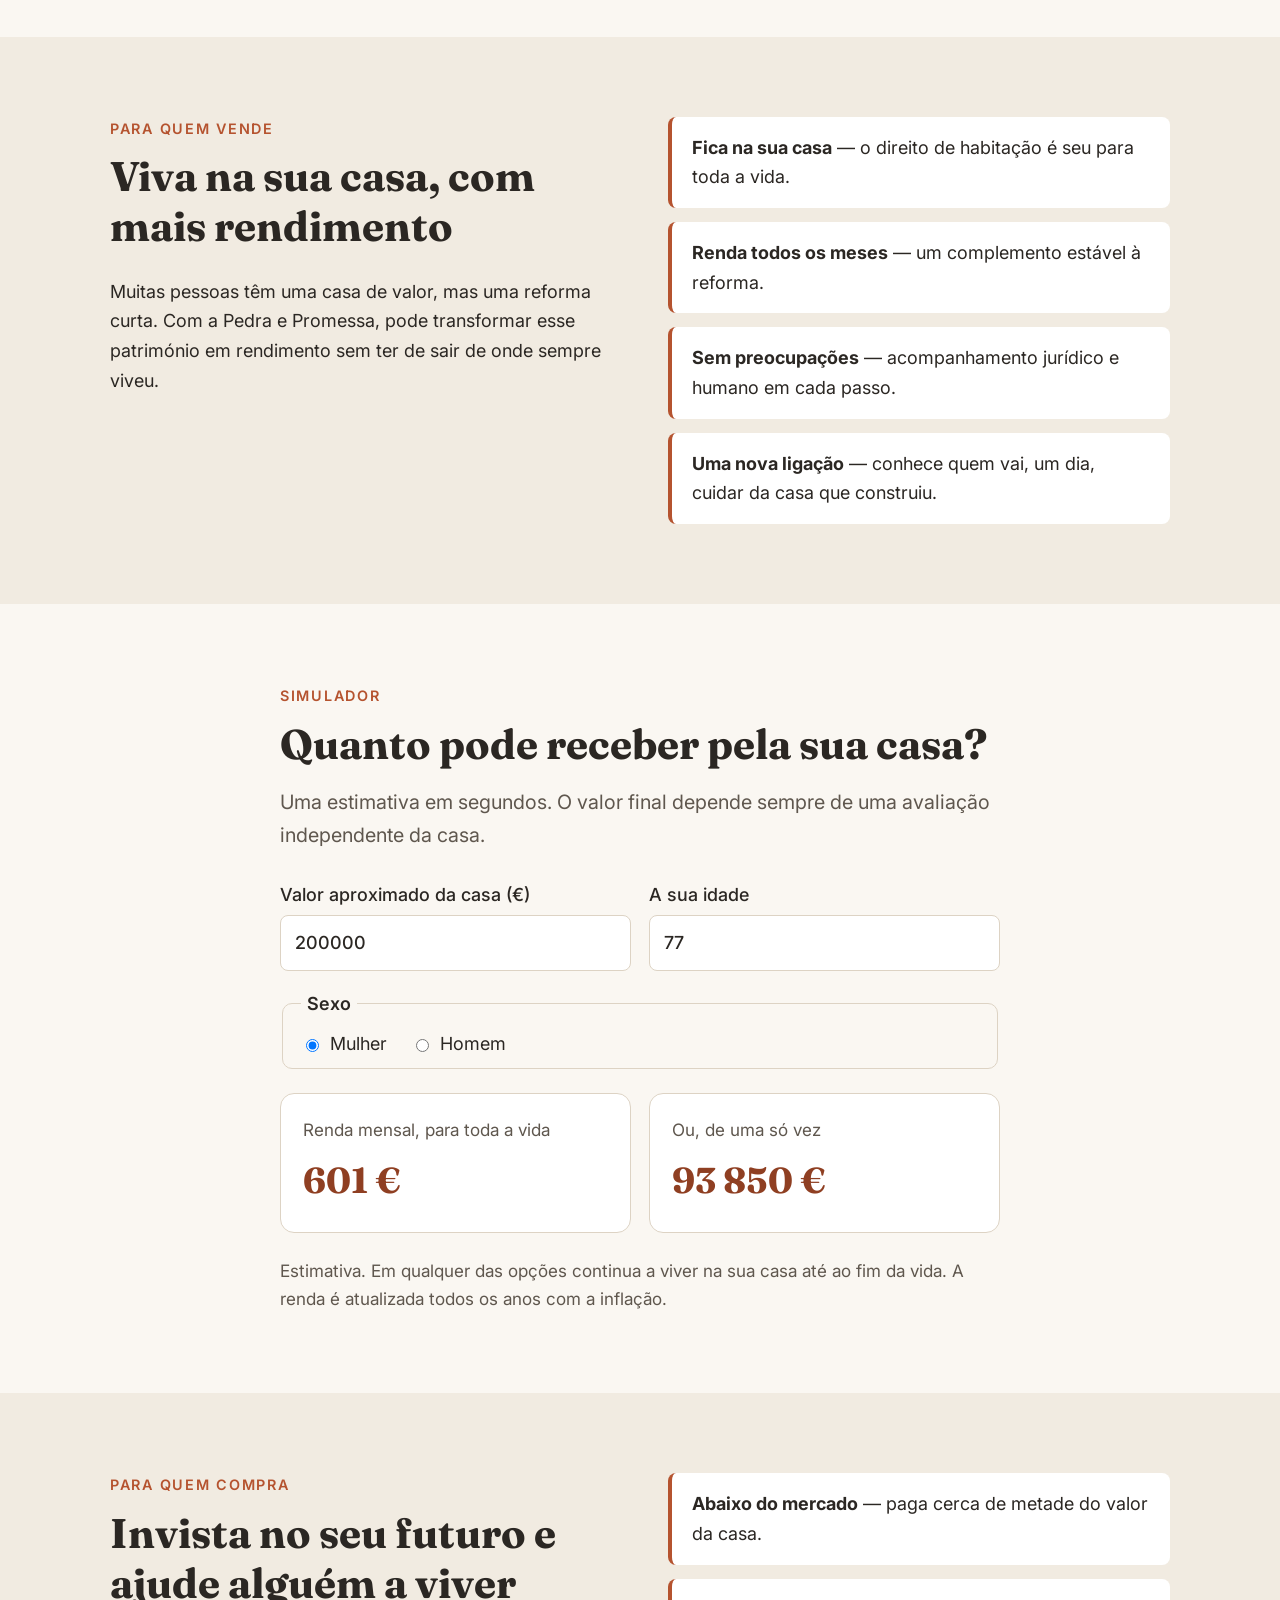
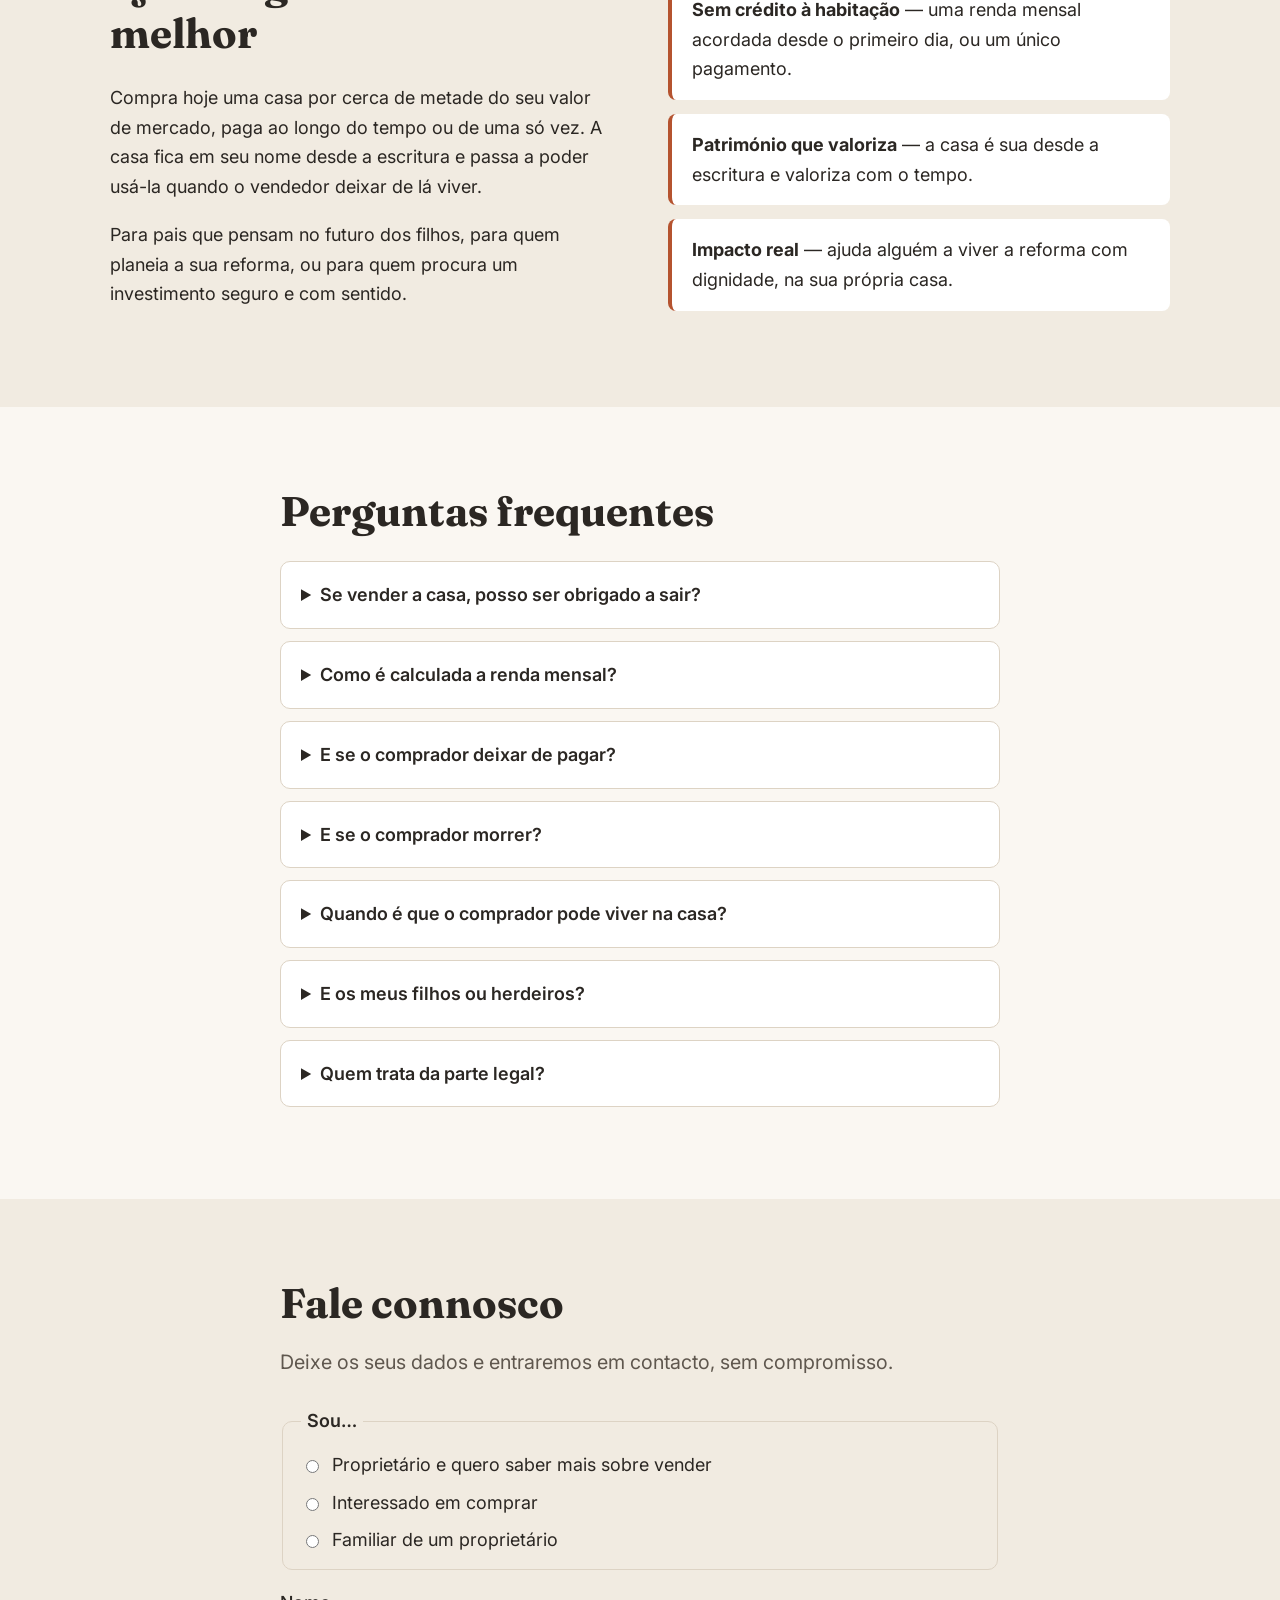
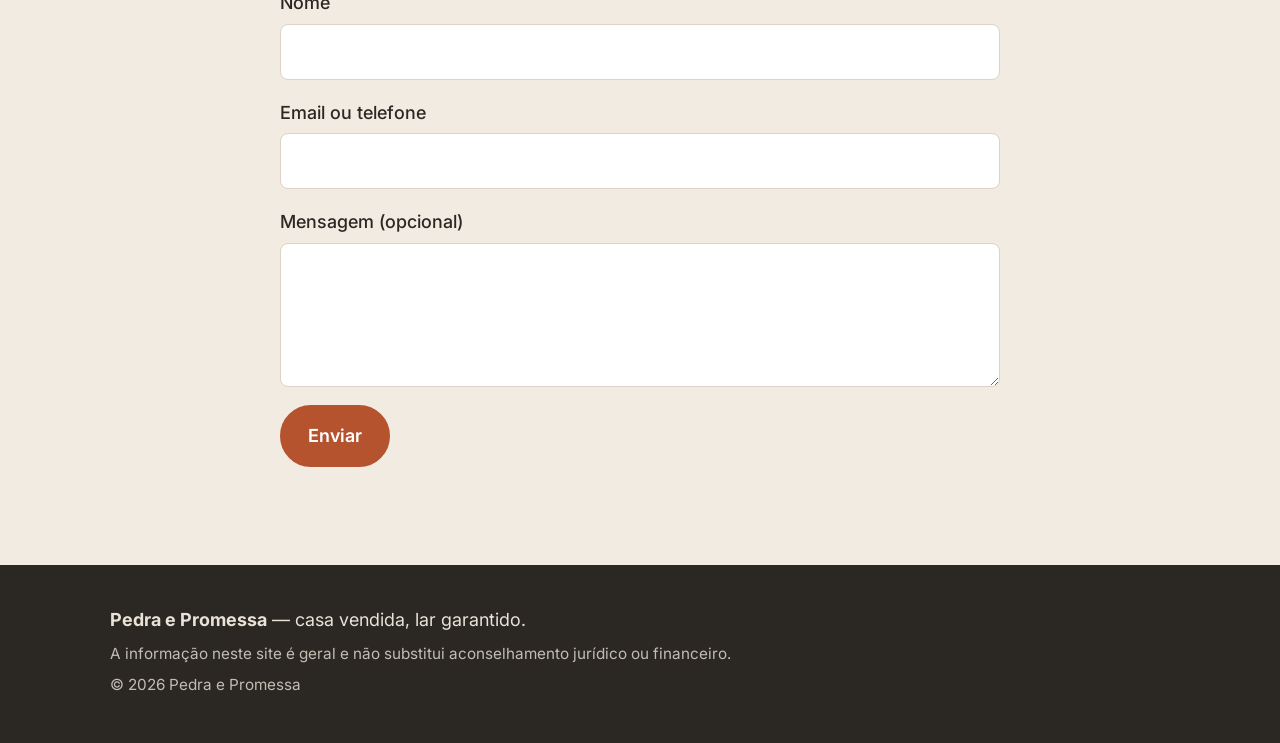
==== commit 9cc0ef9d: "Clarify lawyers and valuation on the site; record who pays in CLAUDE.md - Steps no longer imply the " ====
--- a/index.html
+++ b/index.html
@@ -71,12 +71,12 @@
           <li>
             <span class="step-num">1</span>
             <h3>Encontro</h3>
-            <p>O proprietário e o comprador conhecem-se através da Pedra e Promessa. Avaliamos a casa e ajudamos ambas as partes a perceber se faz sentido avançar.</p>
+            <p>Conhecemos o proprietário e a família, de preferência em sua casa, e explicamos tudo com calma. Ninguém decide no primeiro encontro.</p>
           </li>
           <li>
             <span class="step-num">2</span>
             <h3>Acordo</h3>
-            <p>Define-se o valor da casa, a entrada (se houver) e a renda mensal. Juristas independentes explicam o contrato a cada lado, com toda a transparência.</p>
+            <p>Um perito independente avalia a casa e define-se a renda mensal ou o valor de uma só vez. Recomendamos ao vendedor que leve o contrato a um advogado da sua confiança antes de assinar.</p>
           </li>
           <li>
             <span class="step-num">3</span>
@@ -188,7 +188,7 @@
         </details>
         <details>
           <summary>Quem trata da parte legal?</summary>
-          <p>Trabalhamos com advogados e notários independentes. Cada parte recebe aconselhamento próprio antes de assinar.</p>
+          <p>Os contratos são preparados pelo nosso advogado e a escritura é feita num notário. Recomendamos sempre ao vendedor que tenha o seu próprio advogado, escolhido por si, para rever tudo antes de assinar. O comprador também pode ter o seu.</p>
         </details>
       </div>
     </section>
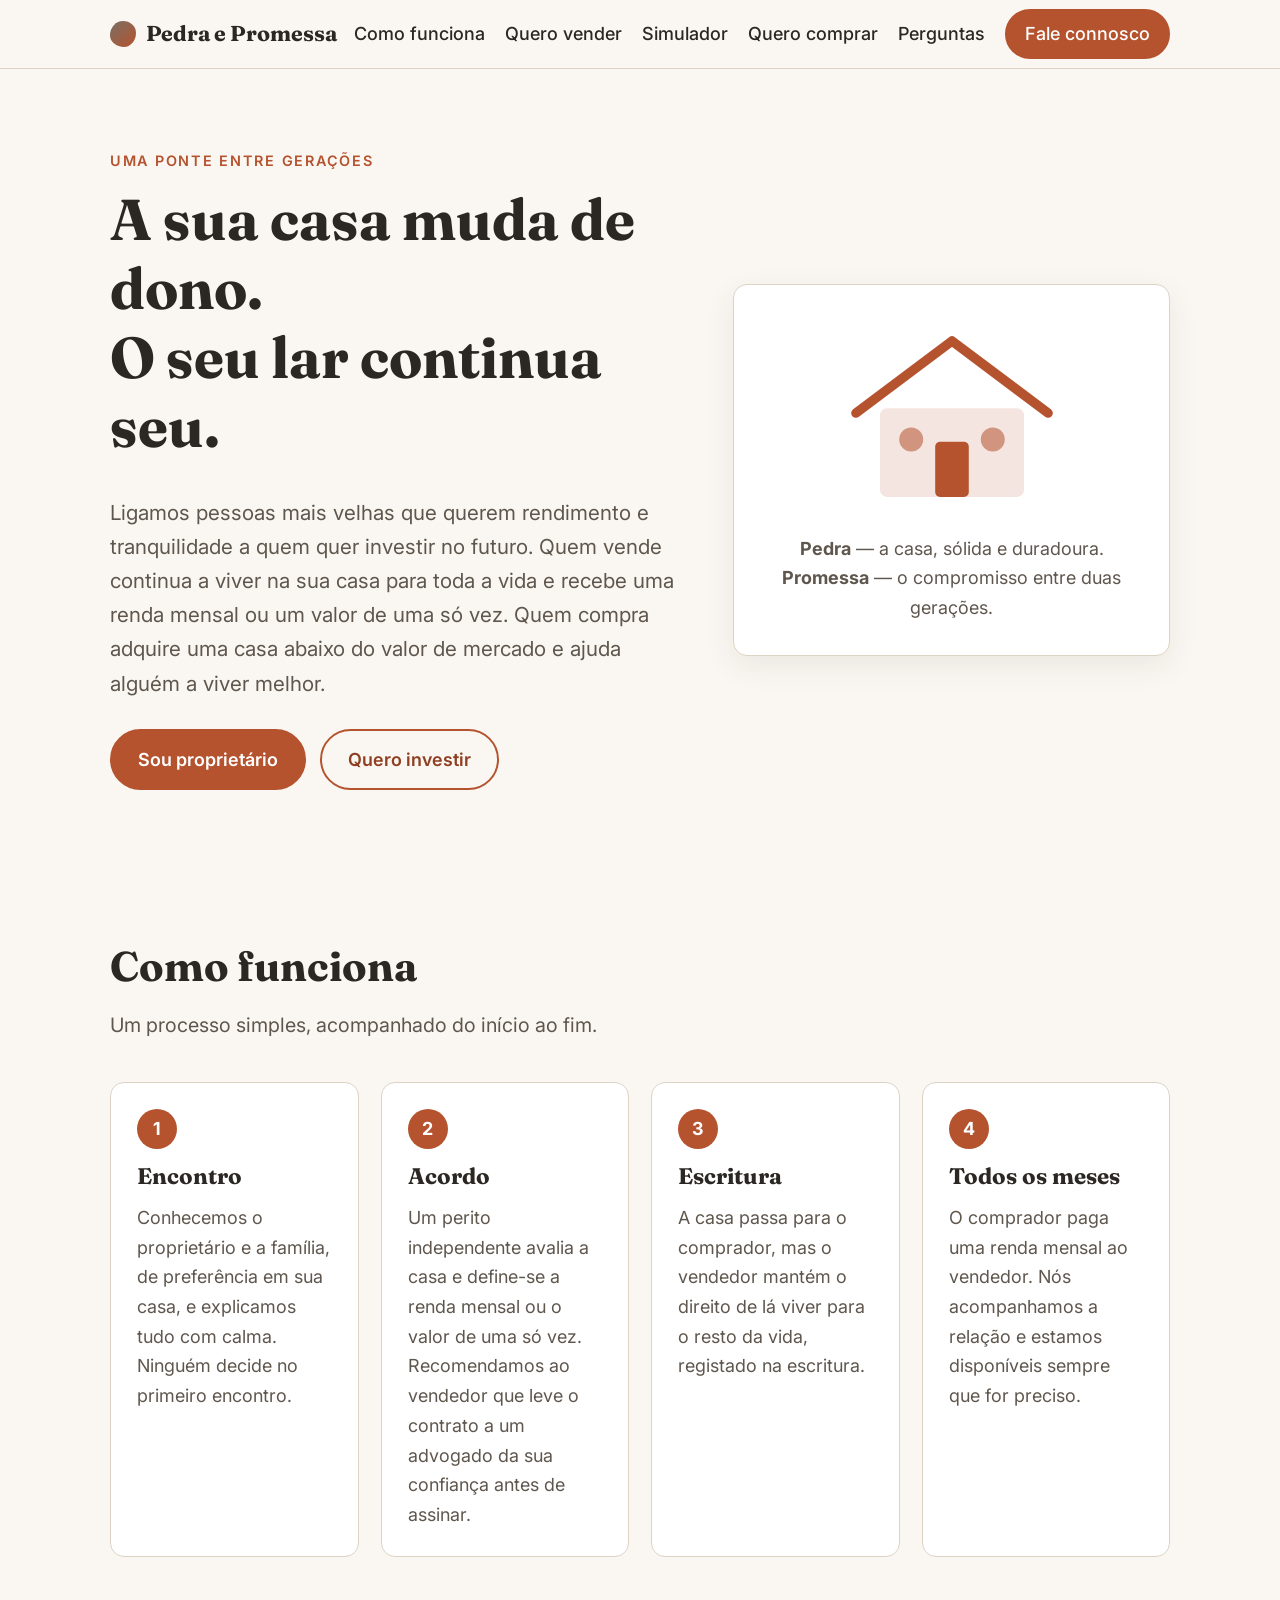
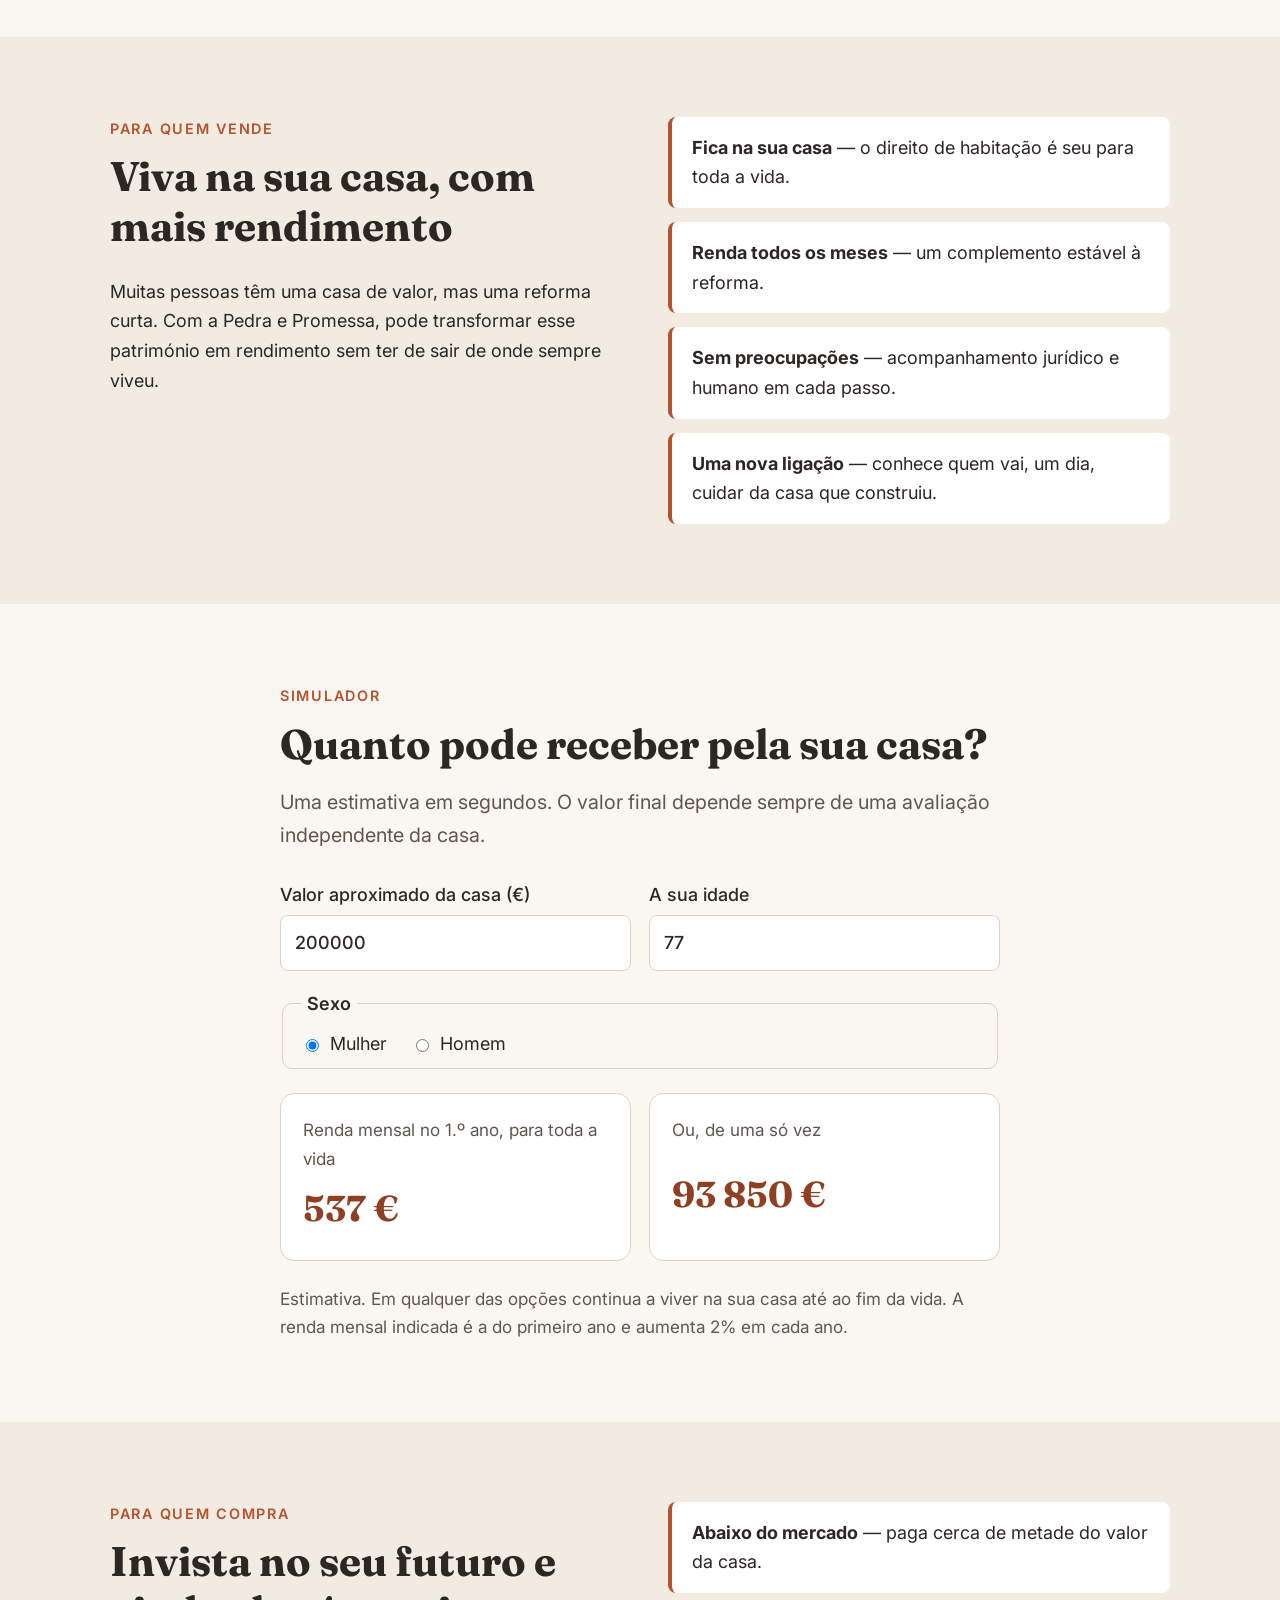
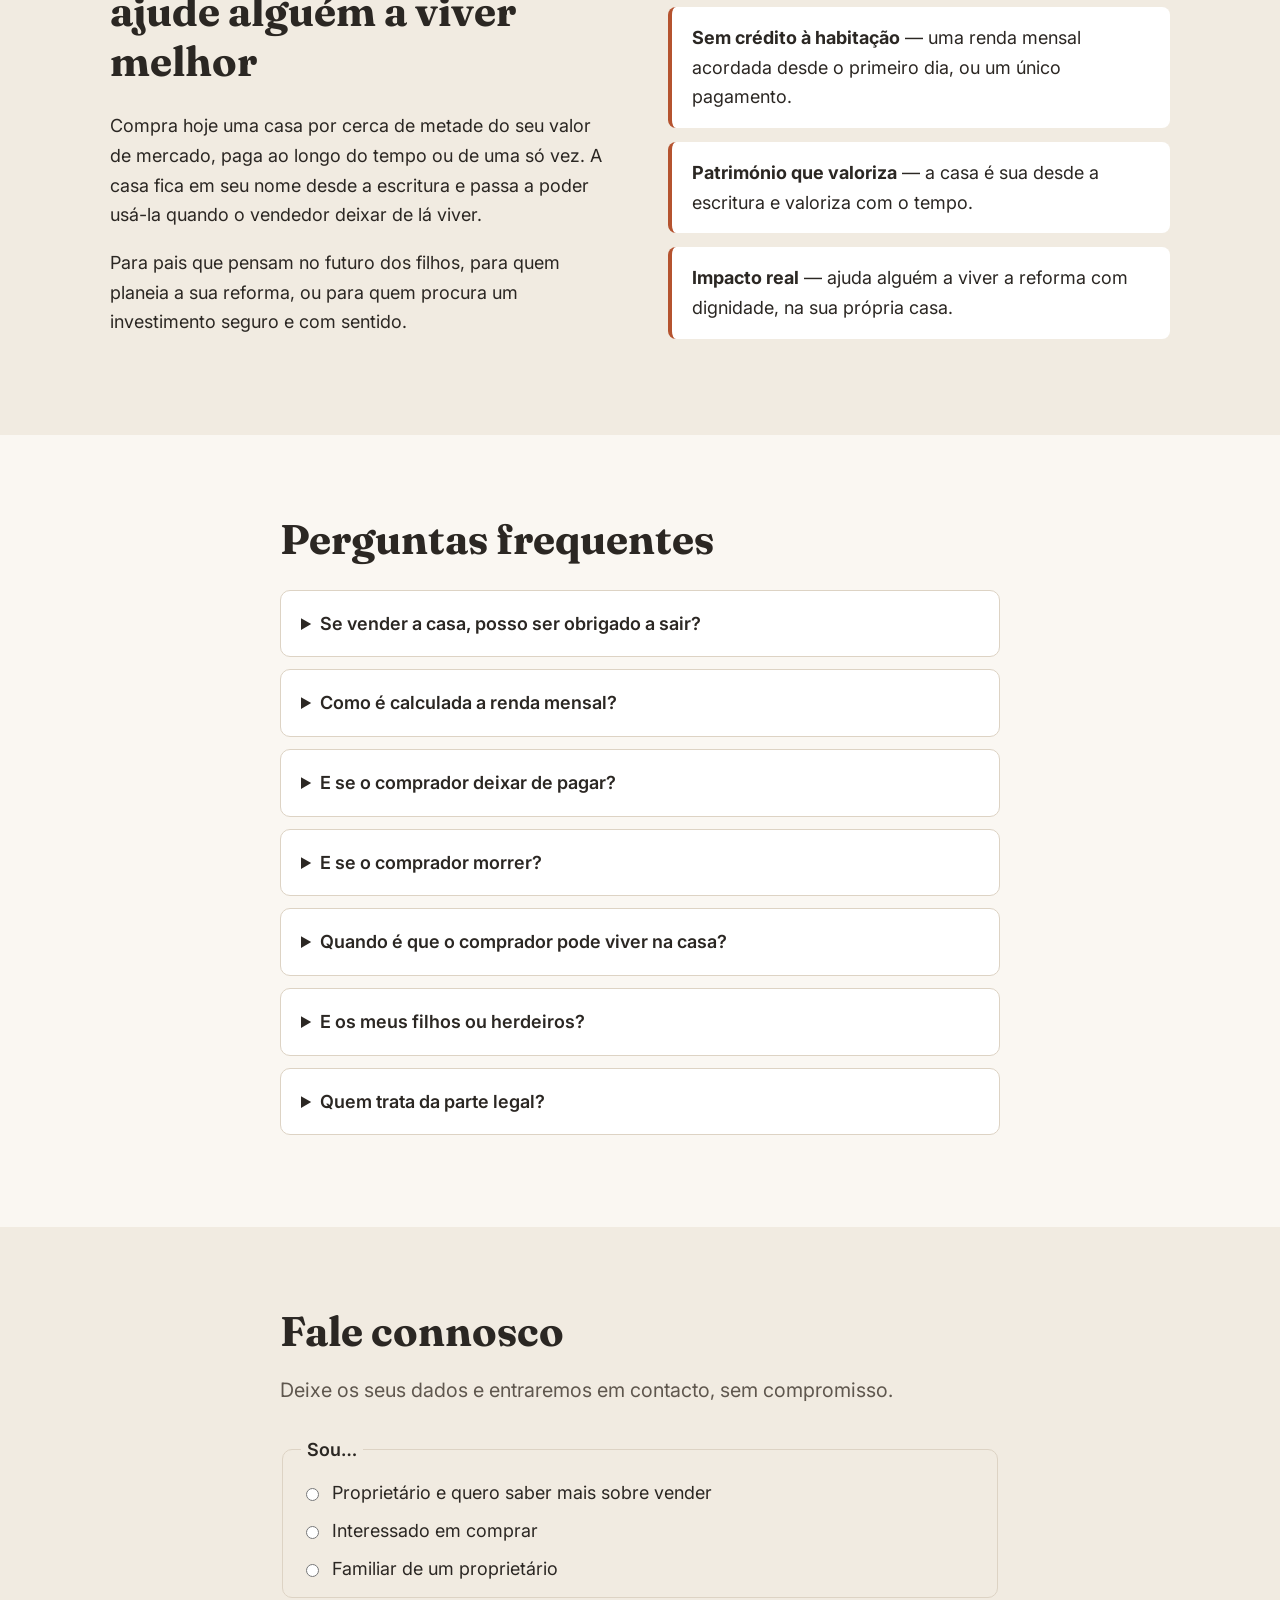
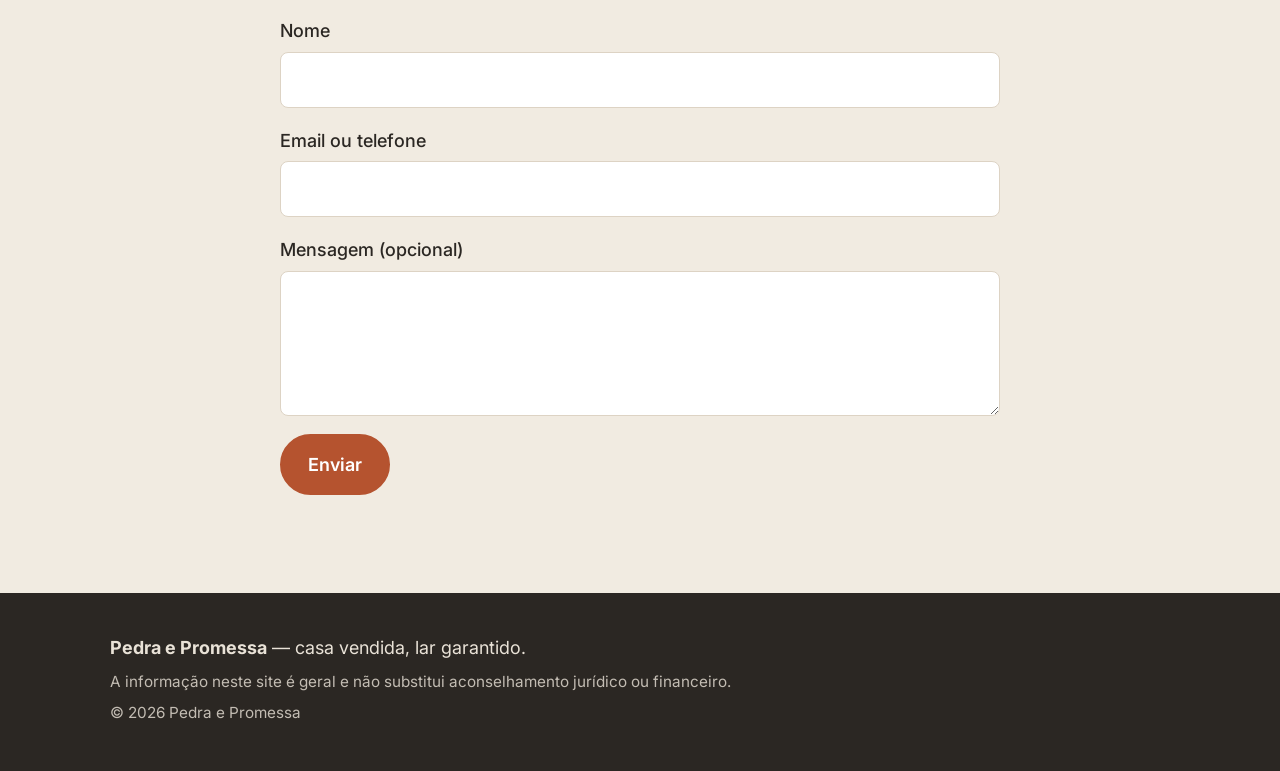
==== commit 528d5cad: "Price the simulator with the fixed 2% yearly increase The monthly figure is now the first-year amoun" ====
--- a/index.html
+++ b/index.html
@@ -129,7 +129,7 @@
           </div>
           <div class="sim-result" aria-live="polite">
             <div class="sim-card">
-              <span class="sim-label">Renda mensal, para toda a vida</span>
+              <span class="sim-label">Renda mensal no 1.º ano, para toda a vida</span>
               <strong class="sim-value" id="sim-mensal">—</strong>
             </div>
             <div class="sim-card">
@@ -168,7 +168,7 @@
         </details>
         <details>
           <summary>Como é calculada a renda mensal?</summary>
-          <p>Depende do valor da casa e da idade do vendedor. Ao longo da vida esperada do vendedor, o comprador paga cerca de metade do valor da casa. A renda é atualizada todos os anos com a inflação. A proposta parte sempre de uma avaliação independente.</p>
+          <p>Depende do valor da casa e da idade do vendedor. Ao longo da vida esperada do vendedor, o comprador paga cerca de metade do valor da casa. A renda aumenta 2% todos os anos. A proposta parte sempre de uma avaliação independente.</p>
         </details>
         <details>
           <summary>E se o comprador deixar de pagar?</summary>
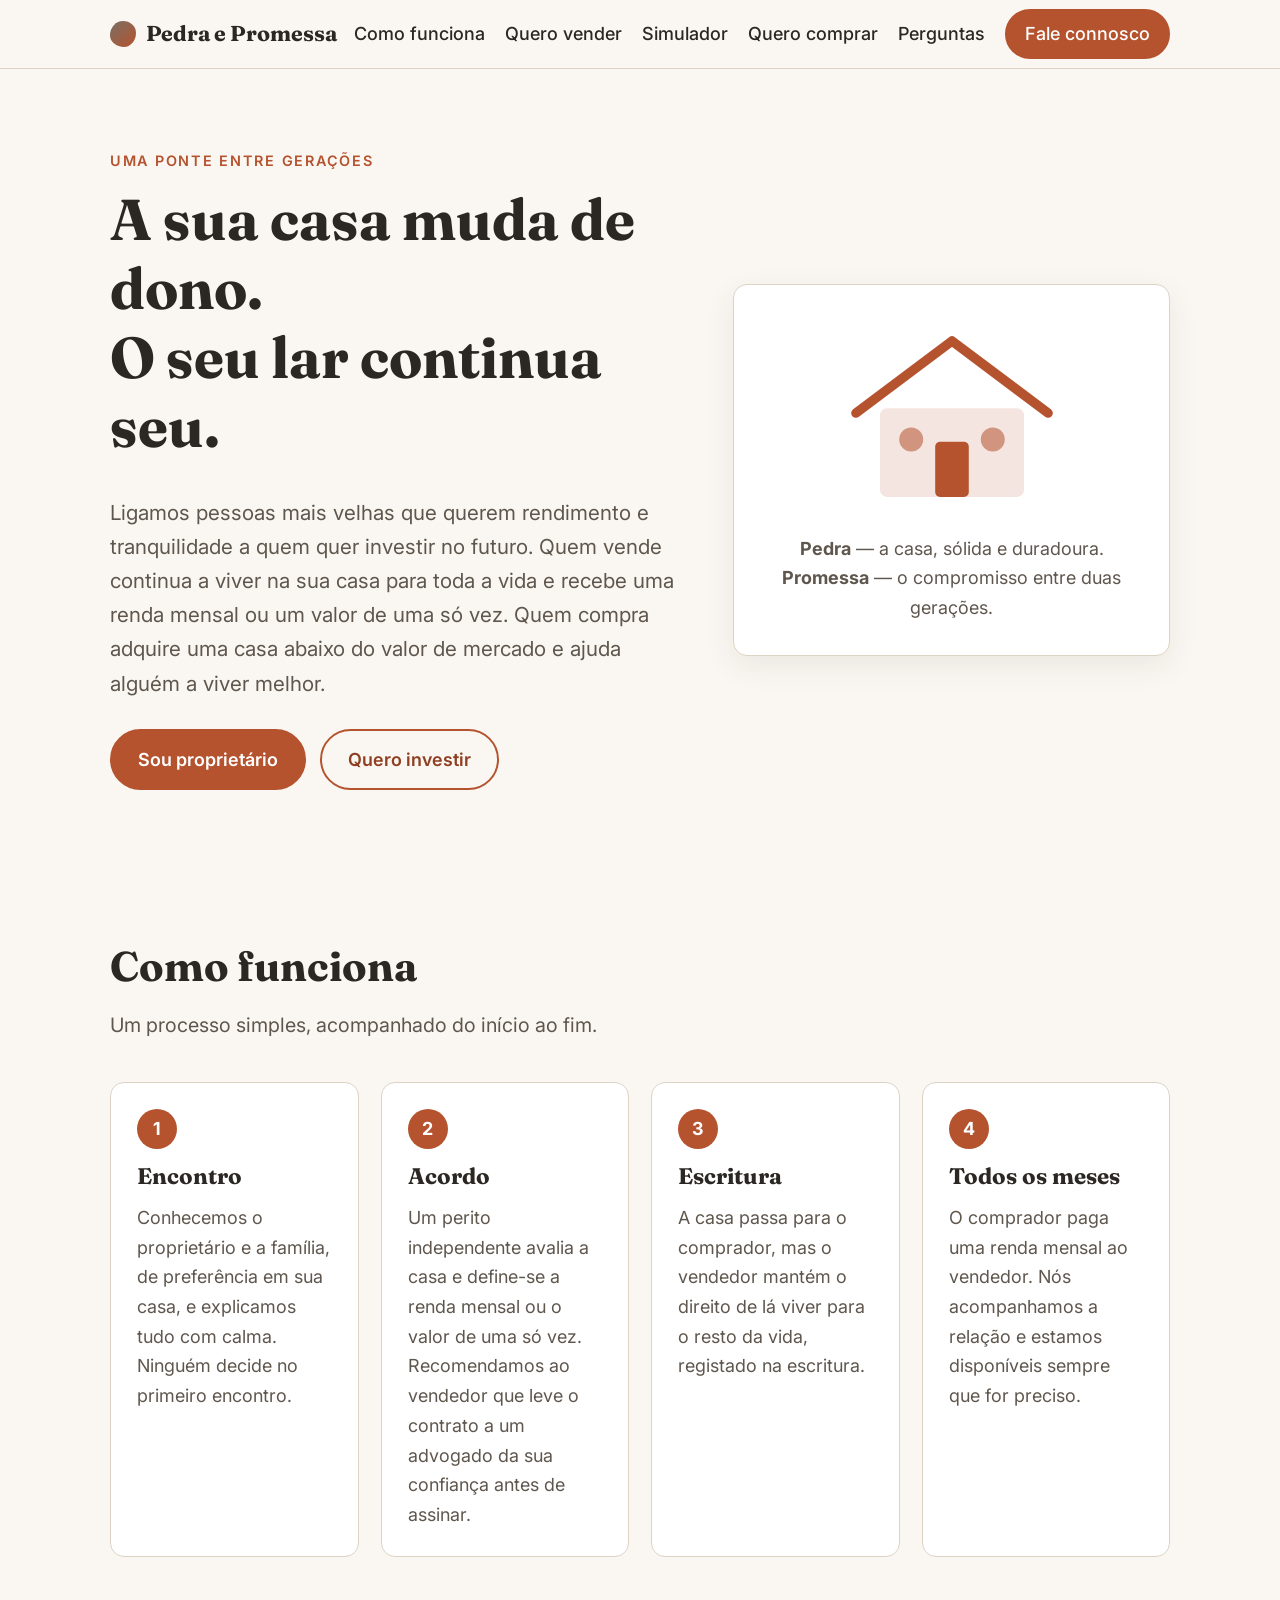
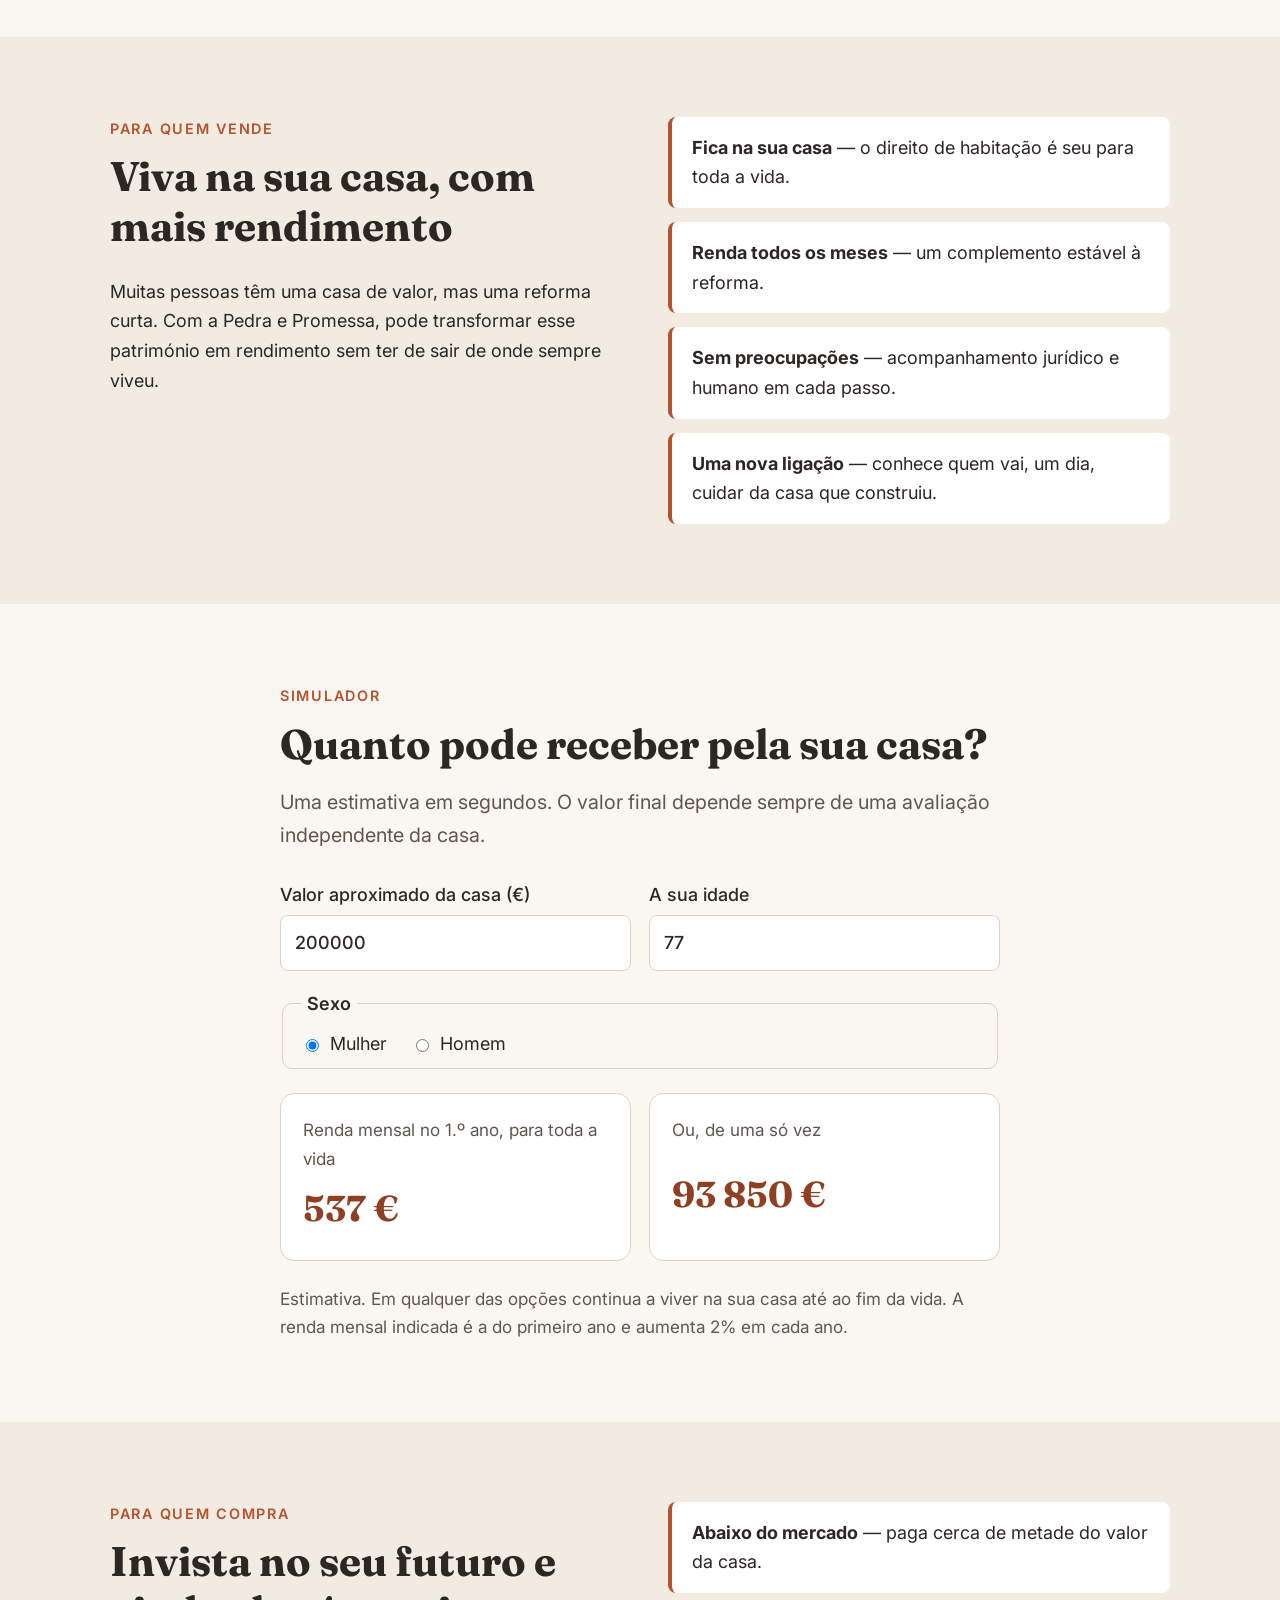
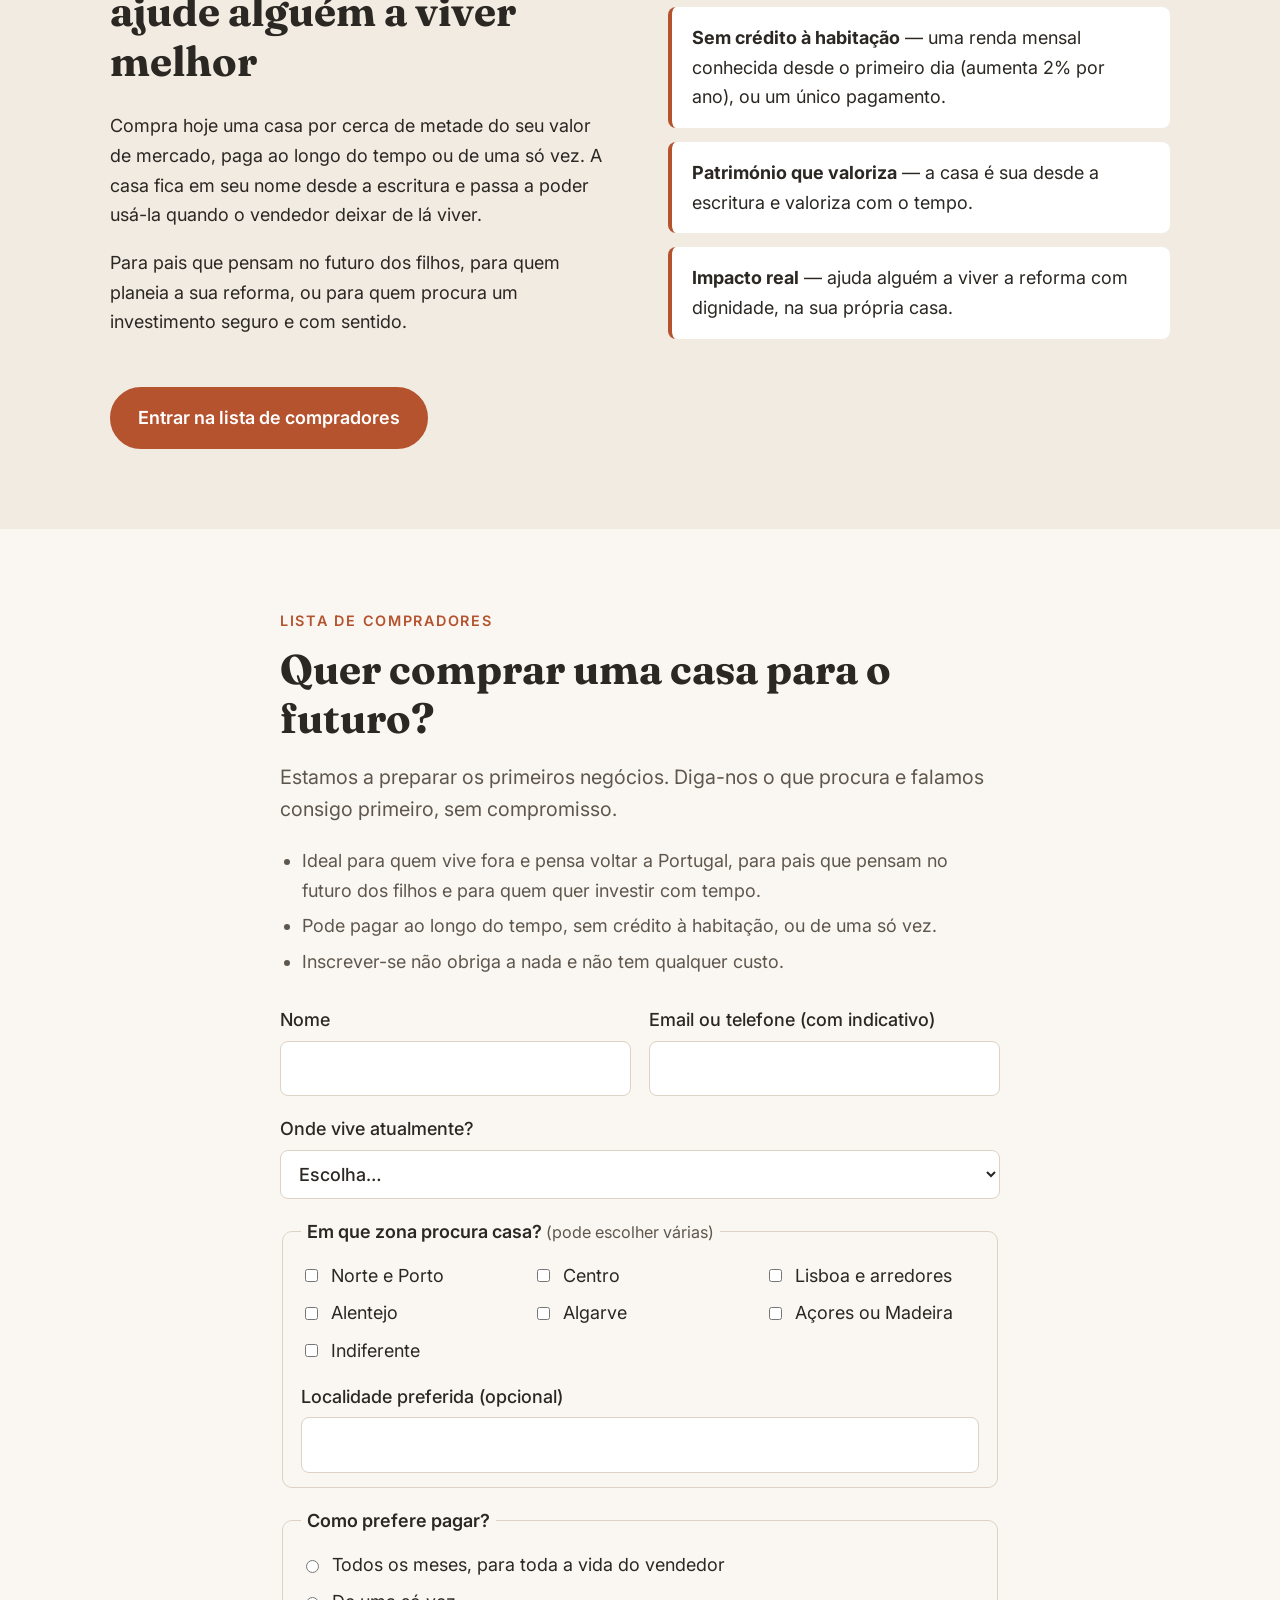
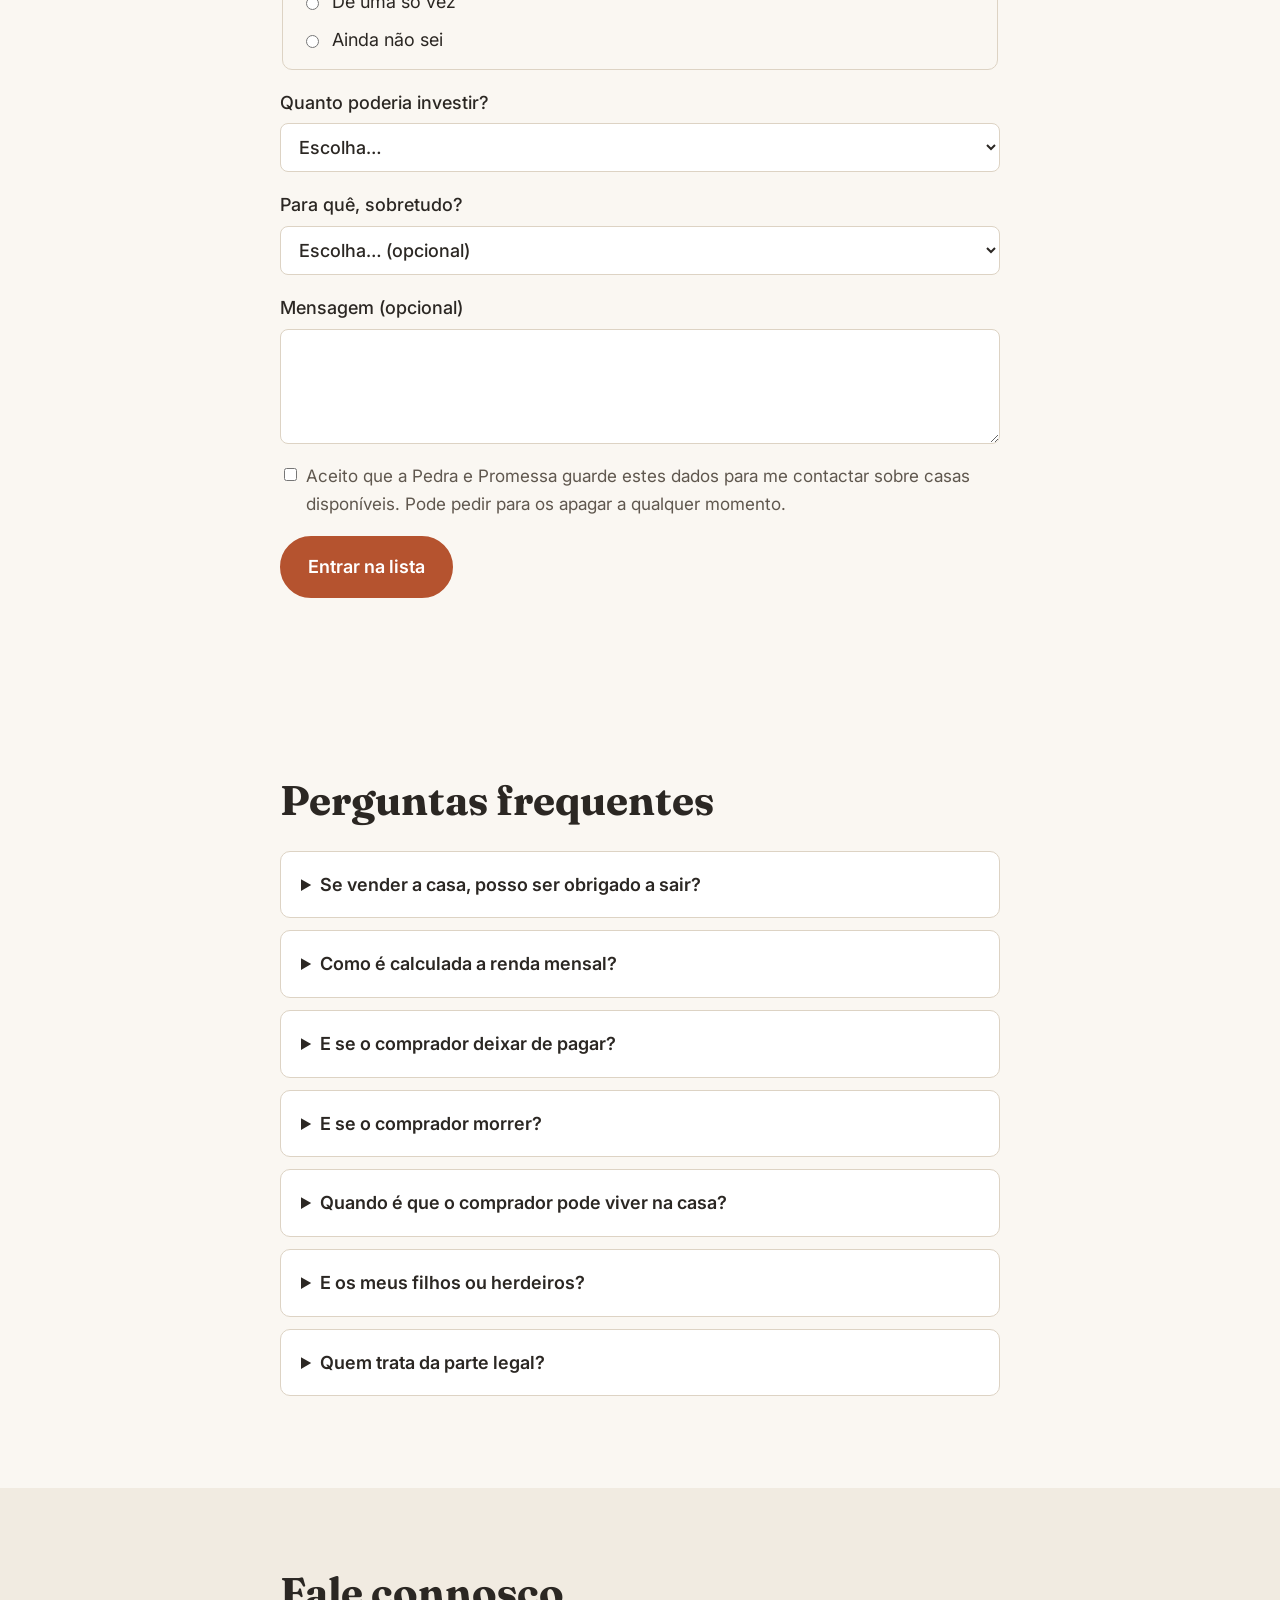
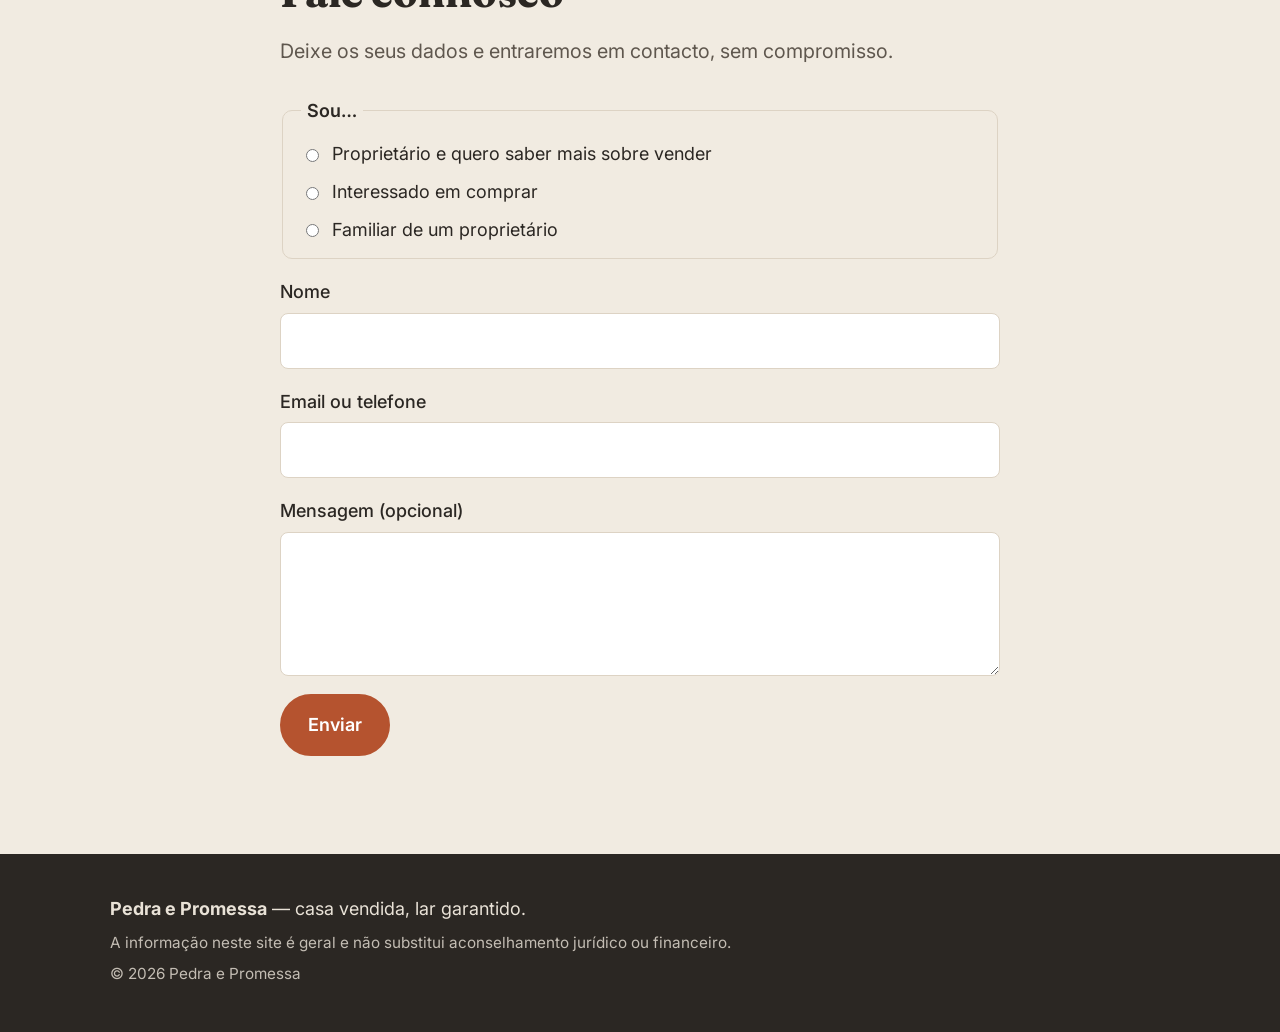
==== commit b2c1f98d: "Add buyer waiting list to the website New section after 'Para quem compra' collecting where the buye" ====
--- a/index.html
+++ b/index.html
@@ -152,10 +152,111 @@
         </div>
         <ul class="benefits">
           <li><strong>Abaixo do mercado</strong> — paga cerca de metade do valor da casa.</li>
-          <li><strong>Sem crédito à habitação</strong> — uma renda mensal acordada desde o primeiro dia, ou um único pagamento.</li>
+          <li><strong>Sem crédito à habitação</strong> — uma renda mensal conhecida desde o primeiro dia (aumenta 2% por ano), ou um único pagamento.</li>
           <li><strong>Património que valoriza</strong> — a casa é sua desde a escritura e valoriza com o tempo.</li>
           <li><strong>Impacto real</strong> — ajuda alguém a viver a reforma com dignidade, na sua própria casa.</li>
         </ul>
+      </div>
+      <div class="container">
+        <p class="split-cta"><a href="#lista-compradores" class="btn">Entrar na lista de compradores</a></p>
+      </div>
+    </section>
+
+    <section id="lista-compradores" class="section">
+      <div class="container narrow">
+        <p class="eyebrow">Lista de compradores</p>
+        <h2>Quer comprar uma casa para o futuro?</h2>
+        <p class="section-lead">Estamos a preparar os primeiros negócios. Diga-nos o que procura e falamos consigo primeiro, sem compromisso.</p>
+        <ul class="waitlist-points">
+          <li>Ideal para quem vive fora e pensa voltar a Portugal, para pais que pensam no futuro dos filhos e para quem quer investir com tempo.</li>
+          <li>Pode pagar ao longo do tempo, sem crédito à habitação, ou de uma só vez.</li>
+          <li>Inscrever-se não obriga a nada e não tem qualquer custo.</li>
+        </ul>
+
+        <form class="contact-form waitlist-form" id="waitlist-form" novalidate>
+          <div class="form-row">
+            <label>Nome
+              <input type="text" name="nome" autocomplete="name" required>
+            </label>
+            <label>Email ou telefone (com indicativo)
+              <input type="text" name="contacto" autocomplete="email" required>
+            </label>
+          </div>
+
+          <label>Onde vive atualmente?
+            <select name="pais" required>
+              <option value="">Escolha…</option>
+              <option>Portugal</option>
+              <option>Países Baixos</option>
+              <option>França</option>
+              <option>Suíça</option>
+              <option>Luxemburgo</option>
+              <option>Alemanha</option>
+              <option>Reino Unido</option>
+              <option>Outro país</option>
+            </select>
+          </label>
+
+          <fieldset class="role">
+            <legend>Em que zona procura casa? <span class="hint">(pode escolher várias)</span></legend>
+            <div class="check-grid">
+              <label><input type="checkbox" name="zona" value="Norte e Porto"> Norte e Porto</label>
+              <label><input type="checkbox" name="zona" value="Centro"> Centro</label>
+              <label><input type="checkbox" name="zona" value="Lisboa e arredores"> Lisboa e arredores</label>
+              <label><input type="checkbox" name="zona" value="Alentejo"> Alentejo</label>
+              <label><input type="checkbox" name="zona" value="Algarve"> Algarve</label>
+              <label><input type="checkbox" name="zona" value="Ilhas"> Açores ou Madeira</label>
+              <label><input type="checkbox" name="zona" value="Indiferente"> Indiferente</label>
+            </div>
+            <label class="inline-text">Localidade preferida (opcional)
+              <input type="text" name="localidade">
+            </label>
+          </fieldset>
+
+          <fieldset class="role">
+            <legend>Como prefere pagar?</legend>
+            <label><input type="radio" name="pagamento" value="mensal" required> Todos os meses, para toda a vida do vendedor</label>
+            <label><input type="radio" name="pagamento" value="imediato"> De uma só vez</label>
+            <label><input type="radio" name="pagamento" value="indeciso"> Ainda não sei</label>
+          </fieldset>
+
+          <label>Quanto poderia investir?
+            <select name="orcamento" required>
+              <option value="">Escolha…</option>
+              <optgroup label="Por mês">
+                <option>Até 400 € por mês</option>
+                <option>400 a 700 € por mês</option>
+                <option>700 a 1.000 € por mês</option>
+                <option>Mais de 1.000 € por mês</option>
+              </optgroup>
+              <optgroup label="De uma só vez">
+                <option>Até 75.000 €</option>
+                <option>75.000 a 150.000 €</option>
+                <option>150.000 a 250.000 €</option>
+                <option>Mais de 250.000 €</option>
+              </optgroup>
+            </select>
+          </label>
+
+          <label>Para quê, sobretudo?
+            <select name="objetivo">
+              <option value="">Escolha… (opcional)</option>
+              <option>Uma casa para a minha reforma</option>
+              <option>Uma casa para os meus filhos</option>
+              <option>Investimento</option>
+              <option>Outro</option>
+            </select>
+          </label>
+
+          <label>Mensagem (opcional)
+            <textarea name="mensagem" rows="3"></textarea>
+          </label>
+
+          <label class="consent"><input type="checkbox" name="consentimento" required> Aceito que a Pedra e Promessa guarde estes dados para me contactar sobre casas disponíveis. Pode pedir para os apagar a qualquer momento.</label>
+
+          <button type="submit" class="btn">Entrar na lista</button>
+          <p class="form-status" role="status" aria-live="polite"></p>
+        </form>
       </div>
     </section>
 
--- a/styles.css
+++ b/styles.css
@@ -143,6 +143,24 @@
 .role legend { font-weight: 600; padding: 0 6px; }
 .role label { display: flex; gap: 10px; align-items: center; font-weight: 400; }
 .contact-form .btn { justify-self: start; }
+.contact-form select {
+  font: inherit; padding: 12px 14px; border: 1px solid var(--border);
+  border-radius: 8px; background: var(--surface); color: var(--text); width: 100%;
+}
+
+/* Buyer waiting list */
+.split-cta { margin: 32px 0 0; }
+.waitlist-points { margin: 20px 0 0; padding-left: 1.2em; color: var(--muted); }
+.waitlist-points li { margin-bottom: 6px; }
+.form-row { display: grid; grid-template-columns: 1fr 1fr; gap: 18px; }
+.check-grid { display: grid; grid-template-columns: repeat(auto-fill, minmax(200px, 1fr)); gap: 8px 18px; }
+.role .inline-text { display: grid; gap: 6px; font-weight: 500; margin-top: 8px; }
+.hint { font-weight: 400; color: var(--muted); font-size: .9rem; }
+.consent { display: flex !important; gap: 10px; align-items: flex-start; font-weight: 400 !important; font-size: .95rem; color: var(--muted); }
+.consent input { margin-top: 6px; flex: none; }
+@media (max-width: 720px) {
+  .form-row { grid-template-columns: 1fr; }
+}
 .form-status { margin: 0; font-weight: 500; }
 .form-status.error { color: #a32020; }
 .form-status.ok { color: #2f6b3a; }
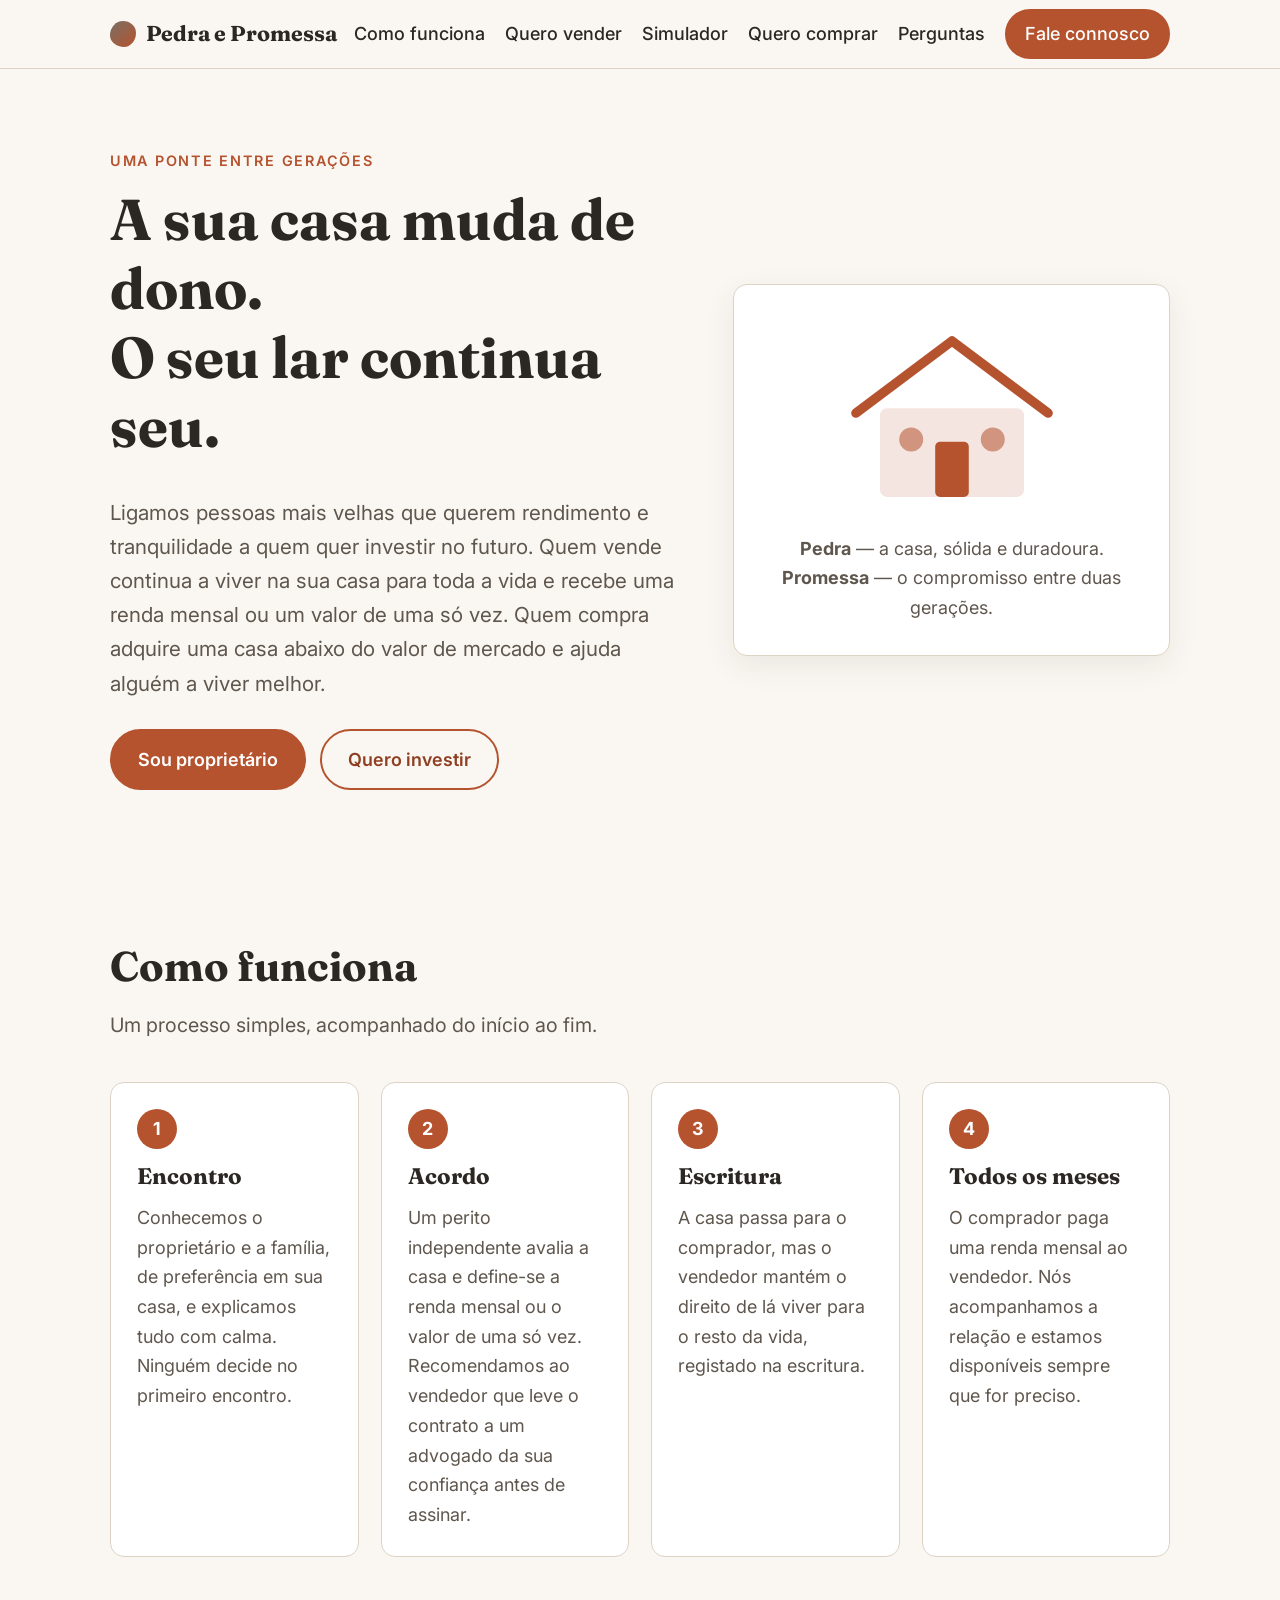
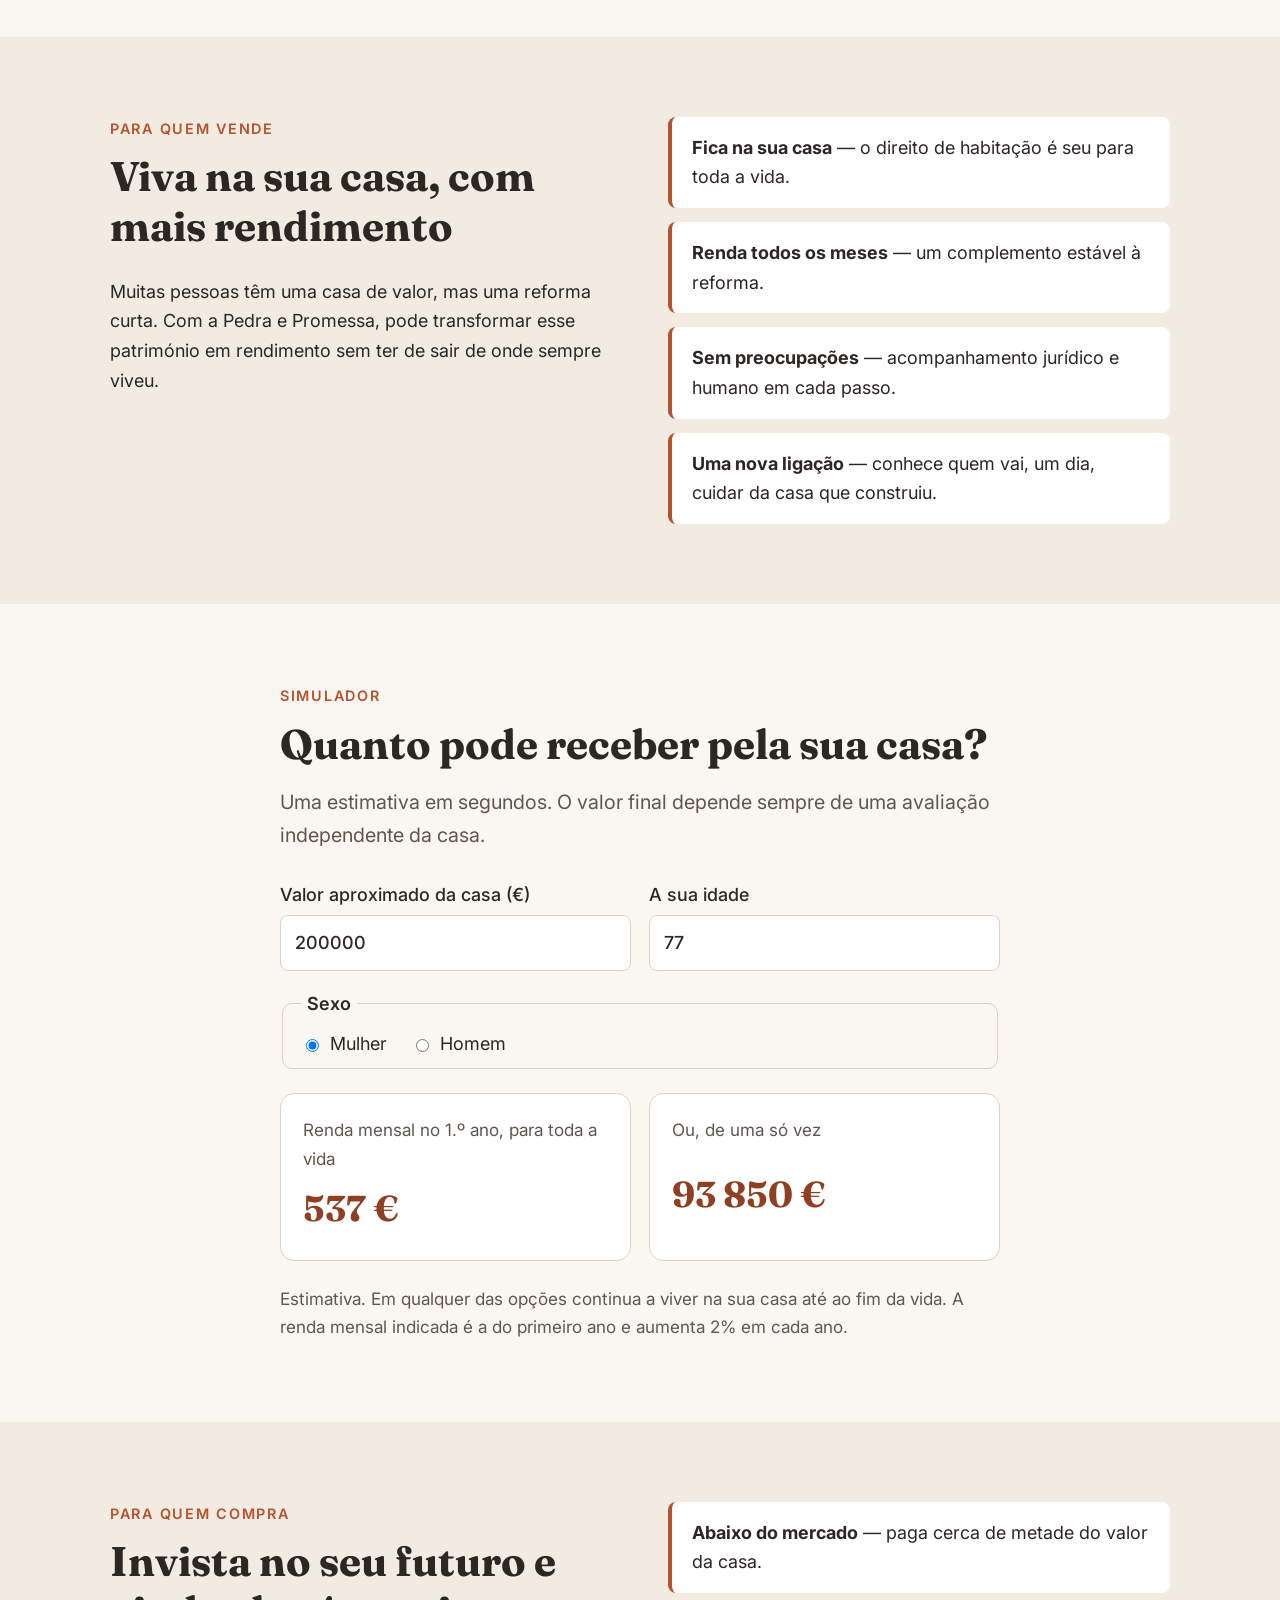
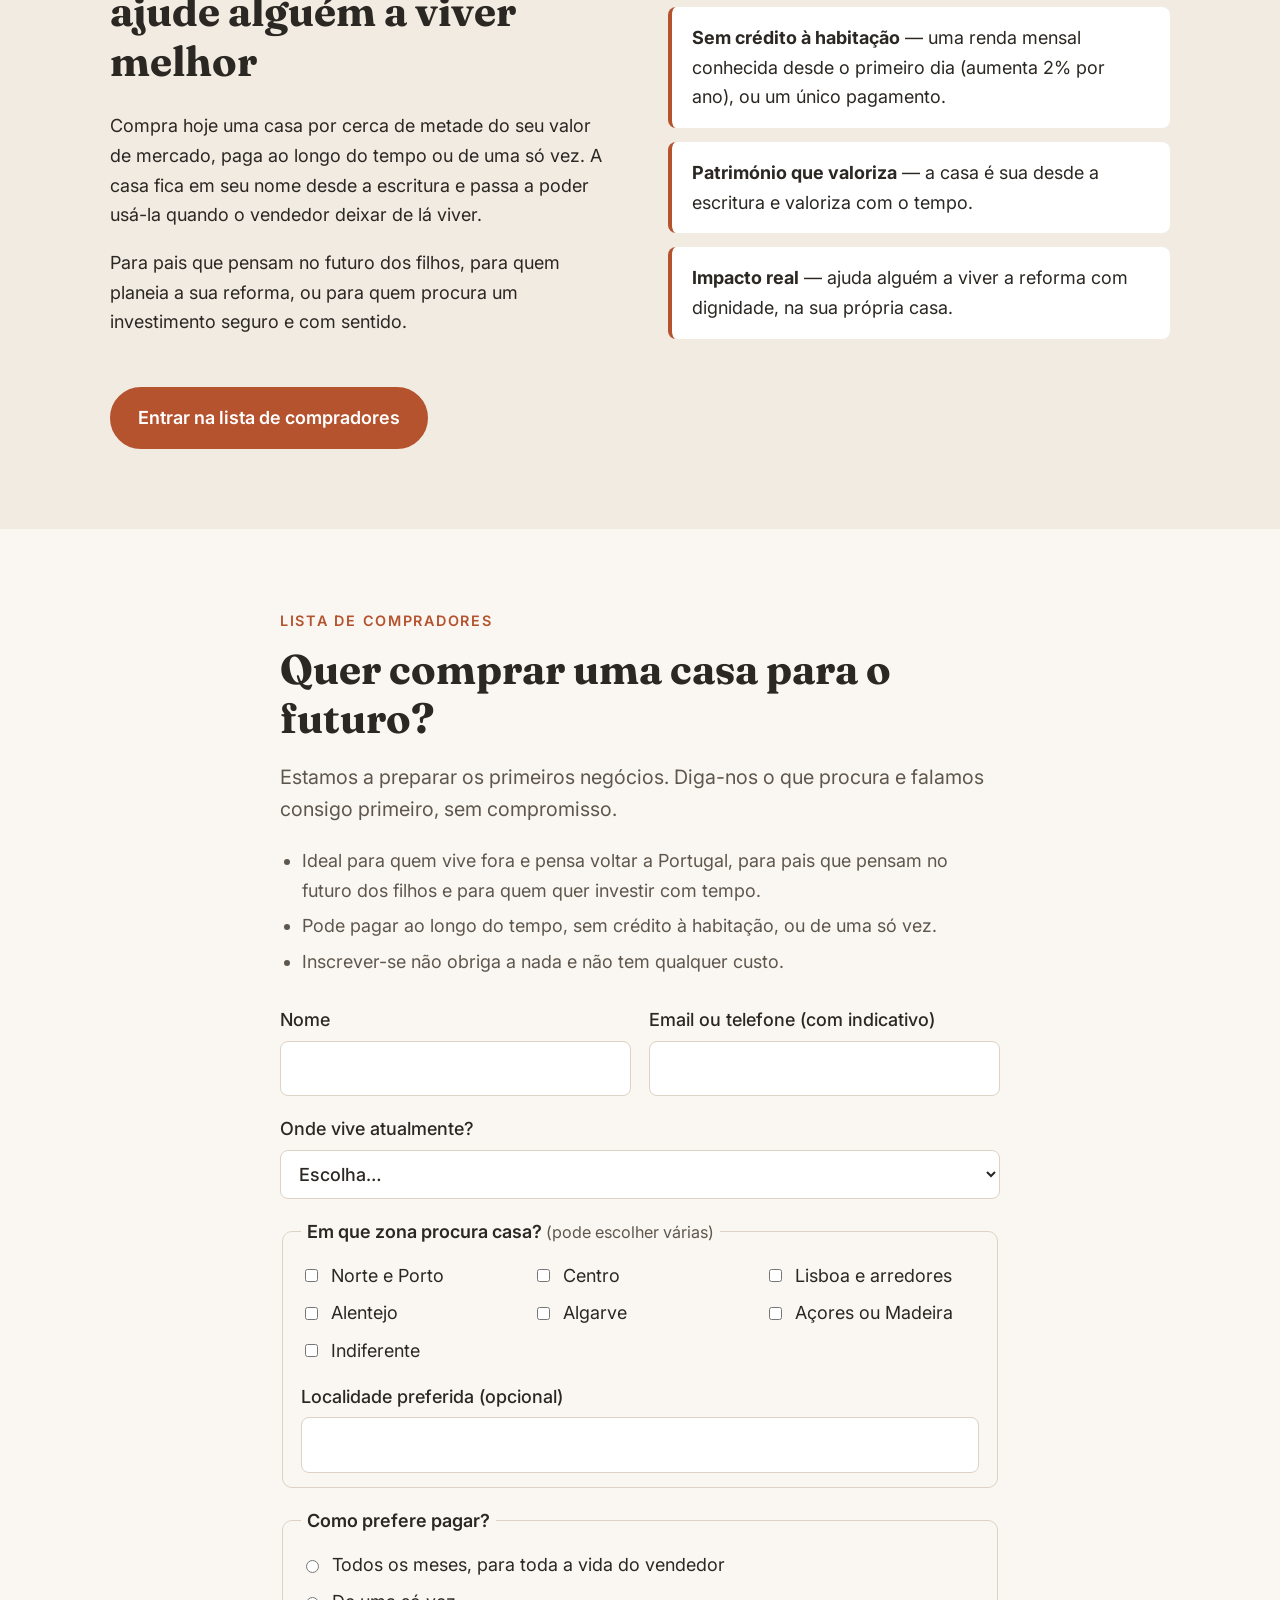
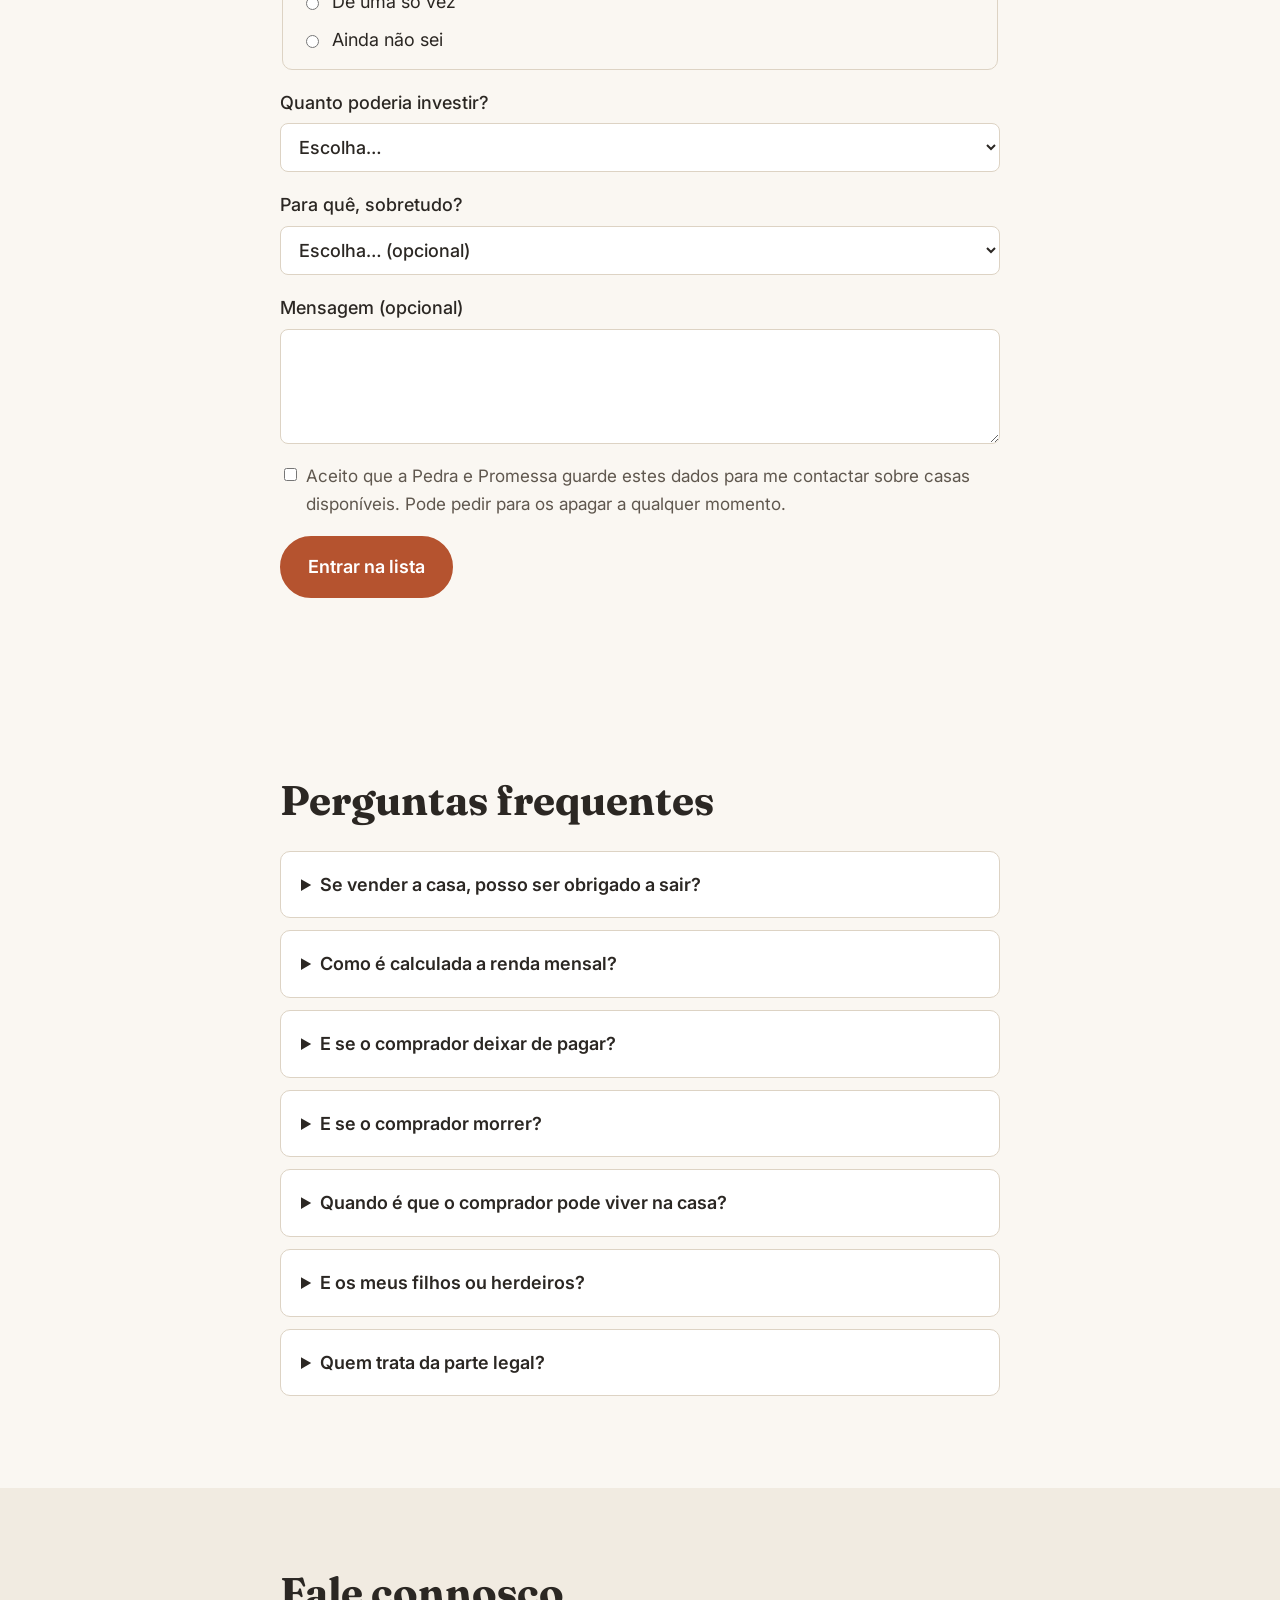
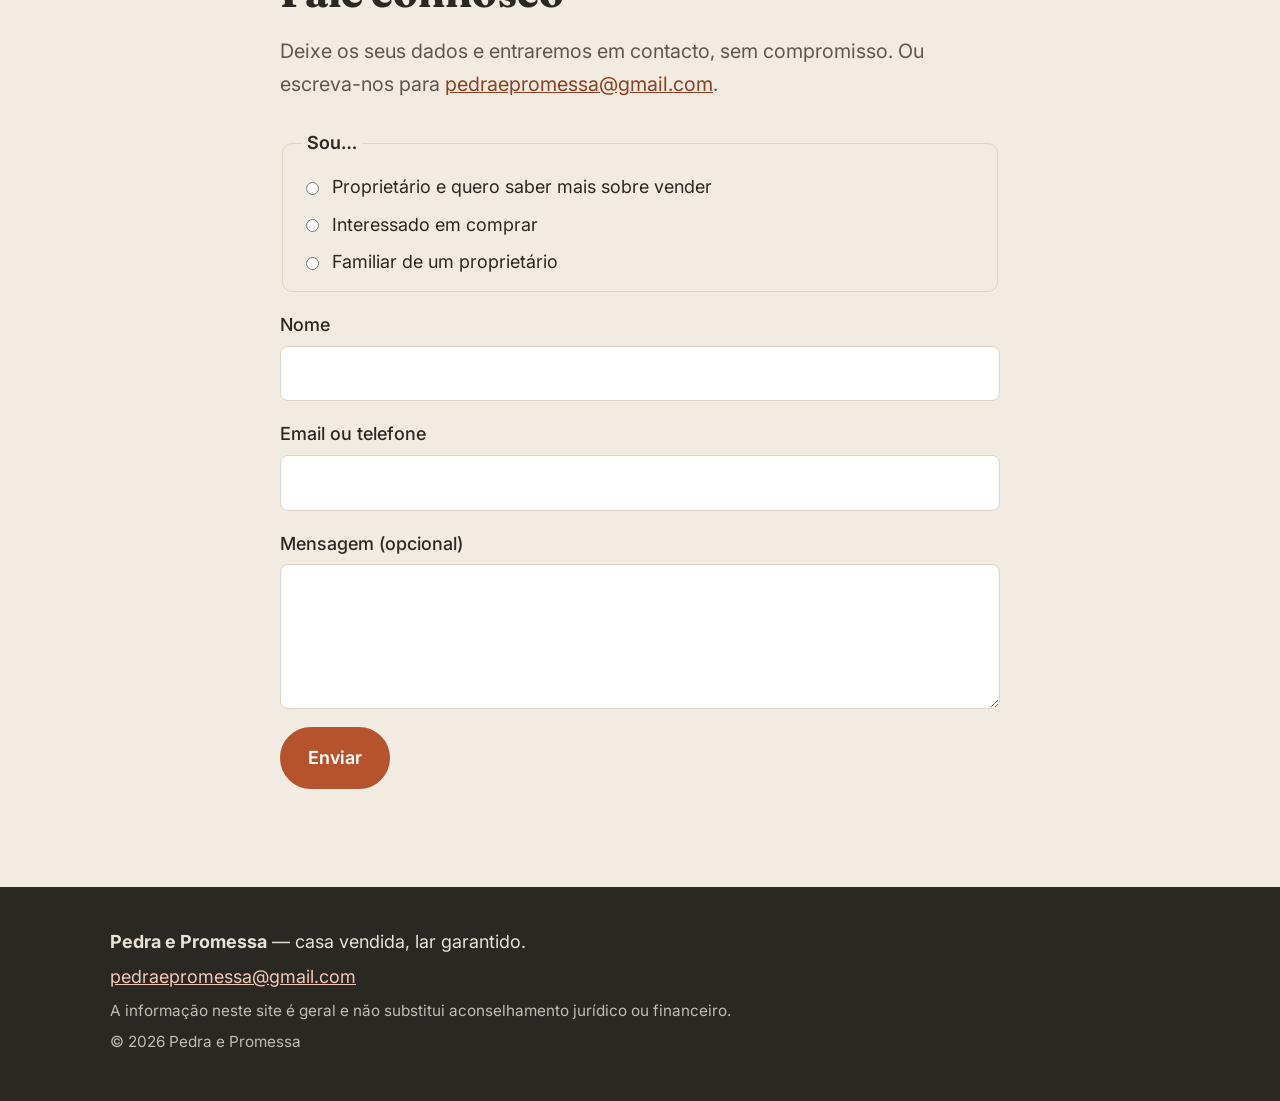
==== commit a142f141: "Send form submissions to pedraepromessa@gmail.com Show the address in the contact section and footer" ====
--- a/index.html
+++ b/index.html
@@ -297,7 +297,7 @@
     <section id="contacto" class="section section-alt">
       <div class="container narrow">
         <h2>Fale connosco</h2>
-        <p class="section-lead">Deixe os seus dados e entraremos em contacto, sem compromisso.</p>
+        <p class="section-lead">Deixe os seus dados e entraremos em contacto, sem compromisso. Ou escreva-nos para <a href="mailto:pedraepromessa@gmail.com">pedraepromessa@gmail.com</a>.</p>
         <form class="contact-form" id="contact-form" novalidate>
           <fieldset class="role">
             <legend>Sou…</legend>
@@ -324,6 +324,7 @@
   <footer class="site-footer">
     <div class="container">
       <p><strong>Pedra e Promessa</strong> — casa vendida, lar garantido.</p>
+      <p><a class="footer-link" href="mailto:pedraepromessa@gmail.com">pedraepromessa@gmail.com</a></p>
       <p class="small">A informação neste site é geral e não substitui aconselhamento jurídico ou financeiro.</p>
       <p class="small">© <span id="year"></span> Pedra e Promessa</p>
     </div>
--- a/styles.css
+++ b/styles.css
@@ -198,6 +198,7 @@
 /* Footer */
 .site-footer { background: #2b2723; color: #e9e2d7; padding: 40px 0; }
 .site-footer p { margin: 0 0 6px; }
+.footer-link { color: #f3c9b6; }
 .small { font-size: .85rem; opacity: .8; }
 
 /* Responsive */
